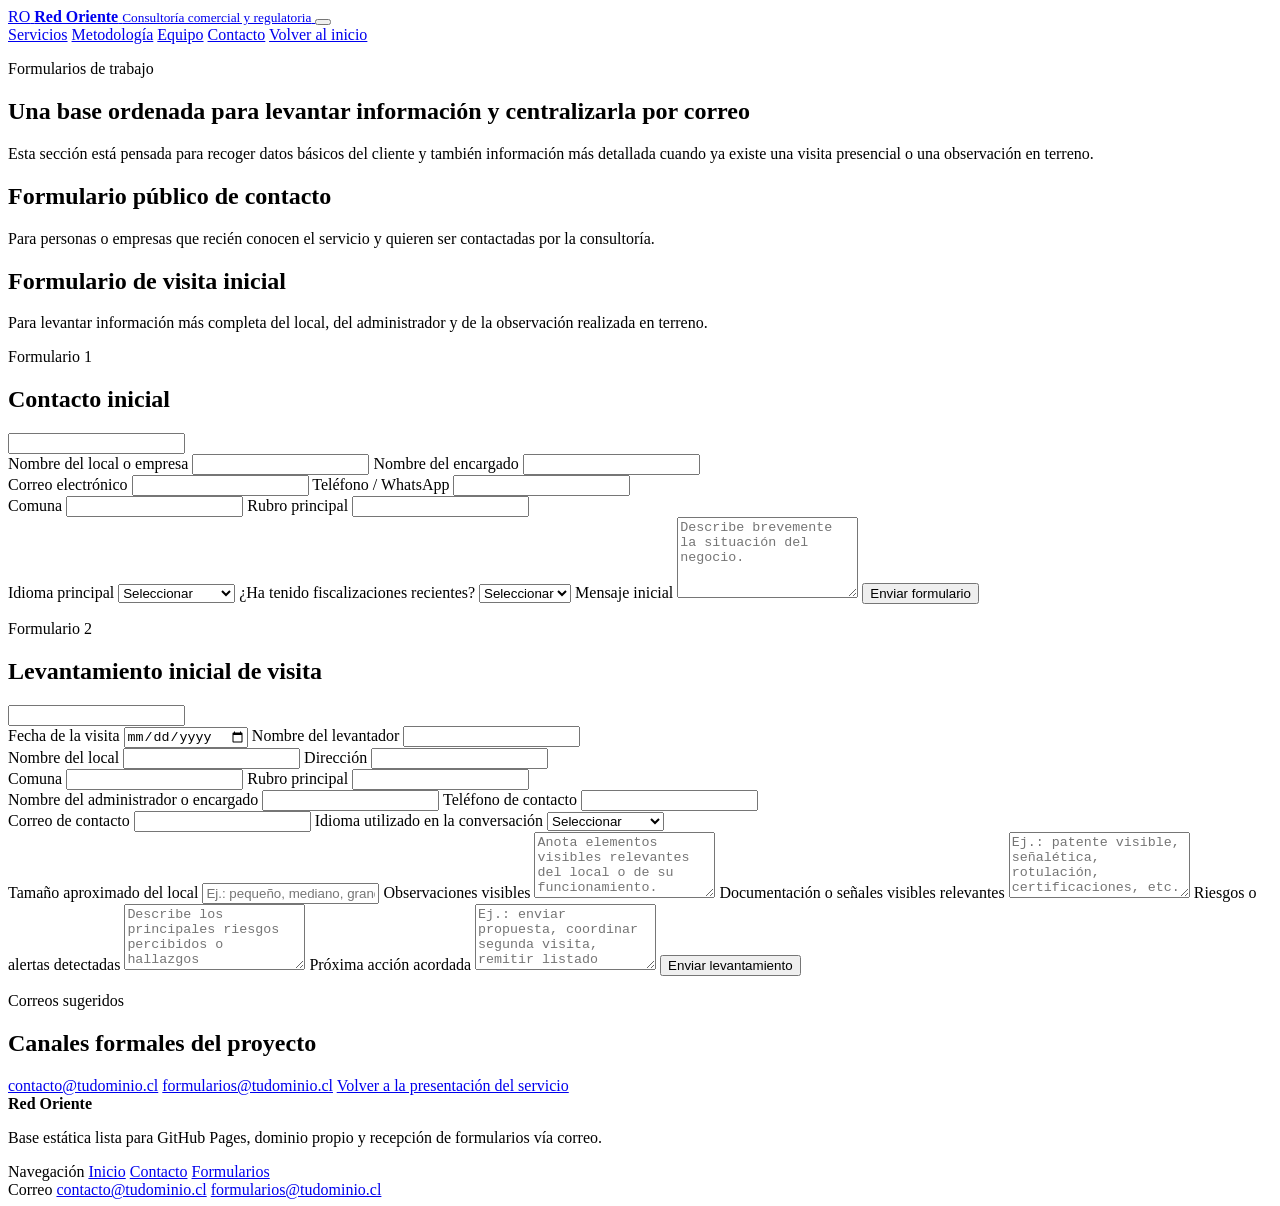
==== formularios.html @ 6e93a971 "Add files via upload" ====
<!DOCTYPE html>
<html lang="es">
  <head>
    <meta charset="UTF-8" />
    <meta name="viewport" content="width=device-width, initial-scale=1.0" />
    <title>Red Oriente | Formularios</title>
    <meta
      name="description"
      content="Formulario de contacto y levantamiento inicial para visitas presenciales de Red Oriente."
    />
    <link rel="preconnect" href="https://fonts.googleapis.com" />
    <link rel="preconnect" href="https://fonts.gstatic.com" crossorigin />
    <link
      href="https://fonts.googleapis.com/css2?family=Inter:wght@400;500;600;700;800&display=swap"
      rel="stylesheet"
    />
    <link rel="stylesheet" href="assets/css/styles.css" />
  </head>
  <body>
    <div class="site-shell">
      <header class="site-header">
        <div class="container nav-wrapper">
          <a href="index.html" class="brand" aria-label="Volver al inicio de Red Oriente">
            <span class="brand-mark">RO</span>
            <span class="brand-text">
              <strong>Red Oriente</strong>
              <small>Consultoría comercial y regulatoria</small>
            </span>
          </a>

          <button class="menu-toggle" type="button" aria-expanded="false" aria-controls="primary-nav">
            <span></span>
            <span></span>
            <span></span>
          </button>

          <nav id="primary-nav" class="primary-nav" aria-label="Menú principal">
            <a href="index.html#servicios">Servicios</a>
            <a href="index.html#metodologia">Metodología</a>
            <a href="index.html#equipo">Equipo</a>
            <a href="#contacto-rapido">Contacto</a>
            <a href="index.html" class="nav-button">Volver al inicio</a>
          </nav>
        </div>
      </header>

      <main>
        <section class="hero-section hero-section-small">
          <div class="container hero-grid hero-grid-single">
            <div class="hero-copy narrow-copy">
              <p class="eyebrow">Formularios de trabajo</p>
              <h1>Una base ordenada para levantar información y centralizarla por correo</h1>
              <p class="hero-text">
                Esta sección está pensada para recoger datos básicos del cliente y también información más detallada cuando
                ya existe una visita presencial o una observación en terreno.
              </p>
            </div>
          </div>
        </section>

        <section class="section">
          <div class="container forms-intro-grid">
            <article class="feature-card feature-card-highlight">
              <h2>Formulario público de contacto</h2>
              <p>
                Para personas o empresas que recién conocen el servicio y quieren ser contactadas por la consultoría.
              </p>
            </article>

            <article class="feature-card">
              <h2>Formulario de visita inicial</h2>
              <p>
                Para levantar información más completa del local, del administrador y de la observación realizada en
                terreno.
              </p>
            </article>
          </div>
        </section>

        <section class="section section-muted">
          <div class="container forms-grid">
            <article class="form-card large-form-card">
              <div class="card-heading">
                <p class="eyebrow">Formulario 1</p>
                <h2>Contacto inicial</h2>
              </div>

              <form
                id="publicLeadForm"
                class="site-form"
                data-form-name="Formulario de Contacto Público"
                data-success-message="Gracias. El formulario de contacto fue enviado correctamente."
                data-error-message="No fue posible enviar el formulario. Revisa el endpoint configurado."
                action="https://formspree.io/f/TU_ENDPOINT_CONTACTO"
                method="POST"
              >
                <input type="hidden" name="_subject" value="Nuevo formulario público desde Red Oriente" />
                <input type="text" name="_gotcha" class="hidden-field" tabindex="-1" autocomplete="off" />

                <div class="form-row">
                  <label>
                    Nombre del local o empresa
                    <input type="text" name="nombre_local" required />
                  </label>
                  <label>
                    Nombre del encargado
                    <input type="text" name="nombre_encargado" required />
                  </label>
                </div>

                <div class="form-row">
                  <label>
                    Correo electrónico
                    <input type="email" name="email" required />
                  </label>
                  <label>
                    Teléfono / WhatsApp
                    <input type="tel" name="telefono" required />
                  </label>
                </div>

                <div class="form-row">
                  <label>
                    Comuna
                    <input type="text" name="comuna" />
                  </label>
                  <label>
                    Rubro principal
                    <input type="text" name="rubro" />
                  </label>
                </div>

                <label>
                  Idioma principal
                  <select name="idioma_principal">
                    <option value="">Seleccionar</option>
                    <option>Español</option>
                    <option>Chino mandarín</option>
                    <option>Ambos</option>
                    <option>Otro</option>
                  </select>
                </label>

                <label>
                  ¿Ha tenido fiscalizaciones recientes?
                  <select name="fiscalizacion_reciente">
                    <option value="">Seleccionar</option>
                    <option>Sí</option>
                    <option>No</option>
                    <option>No sabe</option>
                  </select>
                </label>

                <label>
                  Mensaje inicial
                  <textarea name="mensaje" rows="5" placeholder="Describe brevemente la situación del negocio."></textarea>
                </label>

                <button type="submit" class="button button-primary button-block">Enviar formulario</button>
                <p class="form-feedback" aria-live="polite"></p>
              </form>
            </article>

            <article class="form-card large-form-card">
              <div class="card-heading">
                <p class="eyebrow">Formulario 2</p>
                <h2>Levantamiento inicial de visita</h2>
              </div>

              <form
                id="visitForm"
                class="site-form"
                data-form-name="Formulario de Visita Inicial"
                data-success-message="El formulario de visita fue enviado correctamente."
                data-error-message="No fue posible enviar el formulario de visita. Revisa la configuración."
                action="https://formspree.io/f/TU_ENDPOINT_VISITA"
                method="POST"
              >
                <input type="hidden" name="_subject" value="Nuevo levantamiento inicial de visita - Red Oriente" />
                <input type="text" name="_gotcha" class="hidden-field" tabindex="-1" autocomplete="off" />

                <div class="form-row">
                  <label>
                    Fecha de la visita
                    <input type="date" name="fecha_visita" />
                  </label>
                  <label>
                    Nombre del levantador
                    <input type="text" name="responsable_visita" />
                  </label>
                </div>

                <div class="form-row">
                  <label>
                    Nombre del local
                    <input type="text" name="nombre_local" required />
                  </label>
                  <label>
                    Dirección
                    <input type="text" name="direccion" />
                  </label>
                </div>

                <div class="form-row">
                  <label>
                    Comuna
                    <input type="text" name="comuna" />
                  </label>
                  <label>
                    Rubro principal
                    <input type="text" name="rubro" />
                  </label>
                </div>

                <div class="form-row">
                  <label>
                    Nombre del administrador o encargado
                    <input type="text" name="nombre_administrador" />
                  </label>
                  <label>
                    Teléfono de contacto
                    <input type="tel" name="telefono" />
                  </label>
                </div>

                <div class="form-row">
                  <label>
                    Correo de contacto
                    <input type="email" name="email" />
                  </label>
                  <label>
                    Idioma utilizado en la conversación
                    <select name="idioma_utilizado">
                      <option value="">Seleccionar</option>
                      <option>Español</option>
                      <option>Chino mandarín</option>
                      <option>Ambos</option>
                      <option>Otro</option>
                    </select>
                  </label>
                </div>

                <label>
                  Tamaño aproximado del local
                  <input type="text" name="tamano_local" placeholder="Ej.: pequeño, mediano, grande" />
                </label>

                <label>
                  Observaciones visibles
                  <textarea
                    name="observaciones_visibles"
                    rows="4"
                    placeholder="Anota elementos visibles relevantes del local o de su funcionamiento."
                  ></textarea>
                </label>

                <label>
                  Documentación o señales visibles relevantes
                  <textarea
                    name="documentacion_visible"
                    rows="4"
                    placeholder="Ej.: patente visible, señalética, rotulación, certificaciones, etc."
                  ></textarea>
                </label>

                <label>
                  Riesgos o alertas detectadas
                  <textarea
                    name="riesgos_detectados"
                    rows="4"
                    placeholder="Describe los principales riesgos percibidos o hallazgos prioritarios."
                  ></textarea>
                </label>

                <label>
                  Próxima acción acordada
                  <textarea
                    name="proxima_accion"
                    rows="4"
                    placeholder="Ej.: enviar propuesta, coordinar segunda visita, remitir listado documental, etc."
                  ></textarea>
                </label>

                <button type="submit" class="button button-primary button-block">Enviar levantamiento</button>
                <p class="form-feedback" aria-live="polite"></p>
              </form>
            </article>
          </div>
        </section>

        <section id="contacto-rapido" class="section">
          <div class="container contact-strip">
            <div>
              <p class="eyebrow">Correos sugeridos</p>
              <h2>Canales formales del proyecto</h2>
            </div>

            <div class="contact-strip-links">
              <a href="mailto:contacto@tudominio.cl">contacto@tudominio.cl</a>
              <a href="mailto:formularios@tudominio.cl">formularios@tudominio.cl</a>
              <a href="index.html">Volver a la presentación del servicio</a>
            </div>
          </div>
        </section>
      </main>

      <footer class="site-footer">
        <div class="container footer-grid">
          <div>
            <strong>Red Oriente</strong>
            <p>Base estática lista para GitHub Pages, dominio propio y recepción de formularios vía correo.</p>
          </div>

          <div>
            <span>Navegación</span>
            <a href="index.html">Inicio</a>
            <a href="index.html#contacto">Contacto</a>
            <a href="formularios.html">Formularios</a>
          </div>

          <div>
            <span>Correo</span>
            <a href="mailto:contacto@tudominio.cl">contacto@tudominio.cl</a>
            <a href="mailto:formularios@tudominio.cl">formularios@tudominio.cl</a>
          </div>
        </div>
      </footer>
    </div>

    <script src="assets/js/main.js"></script>
  </body>
</html>
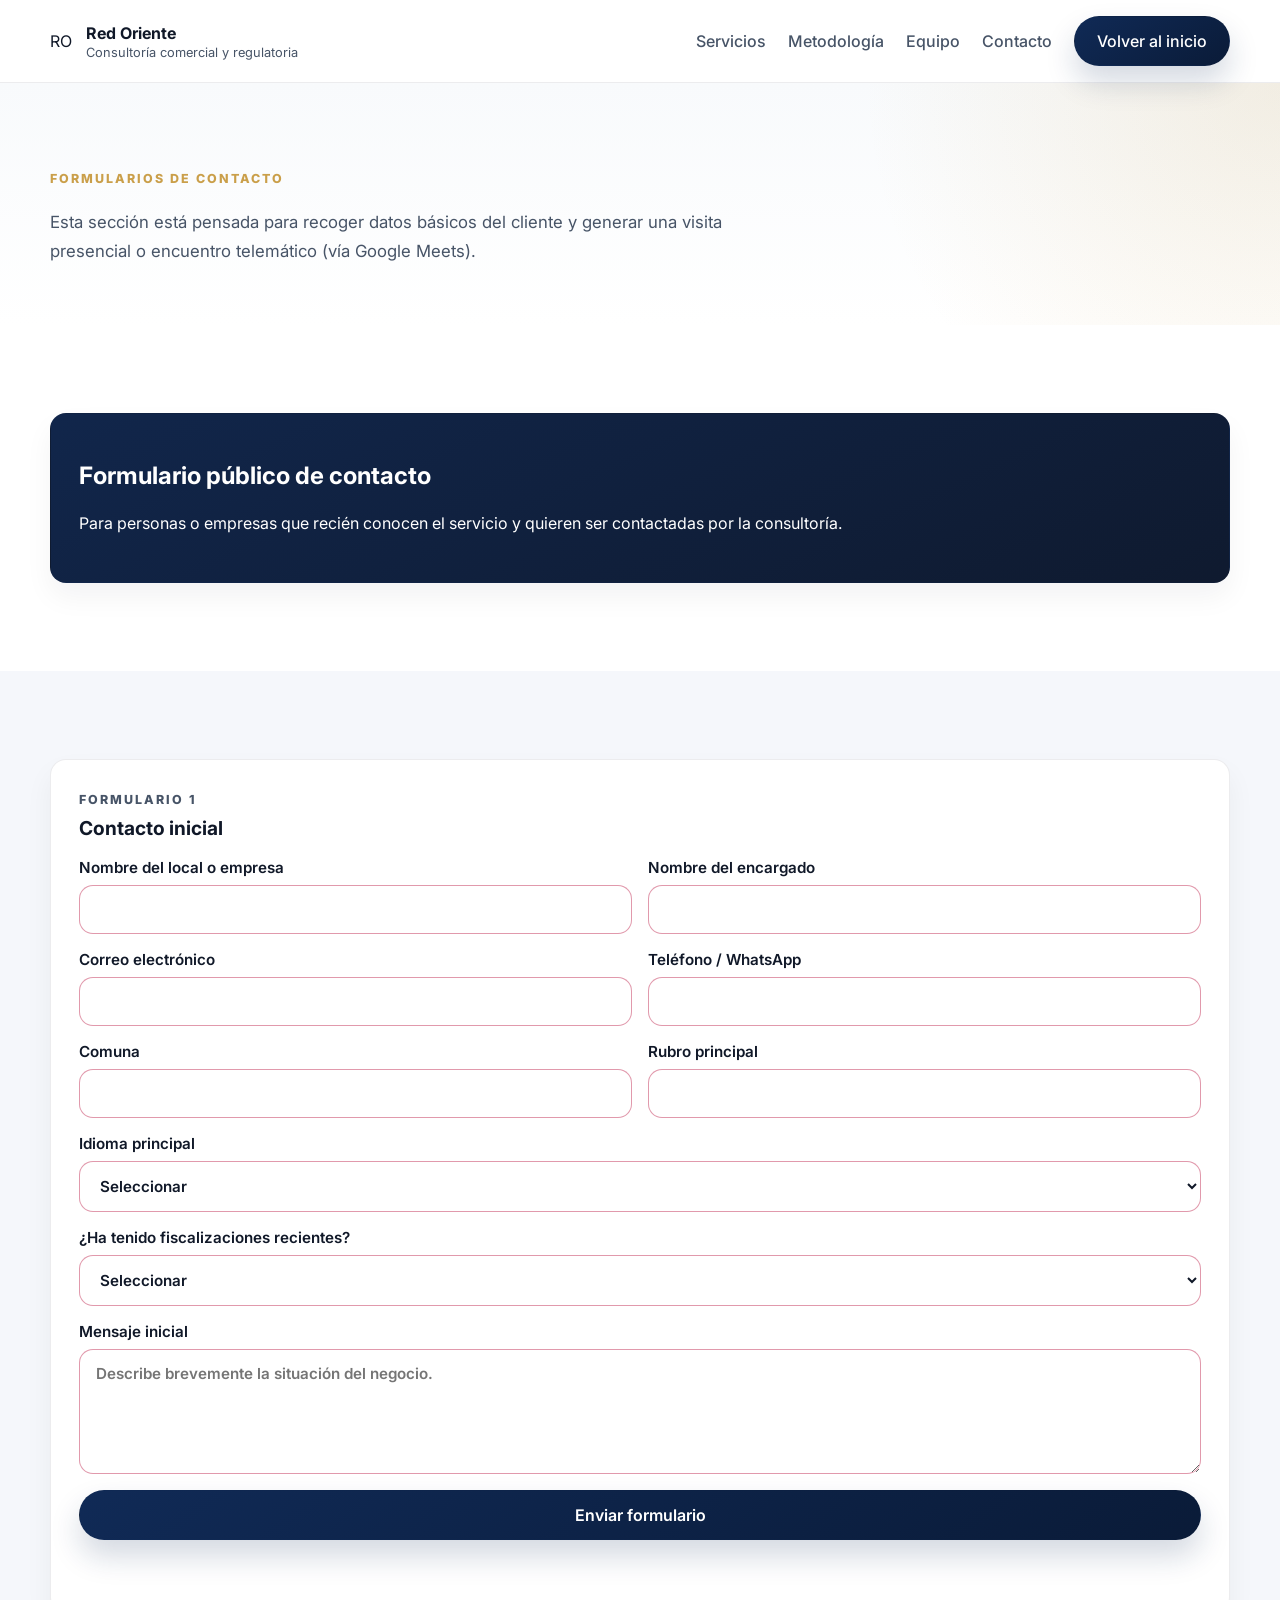
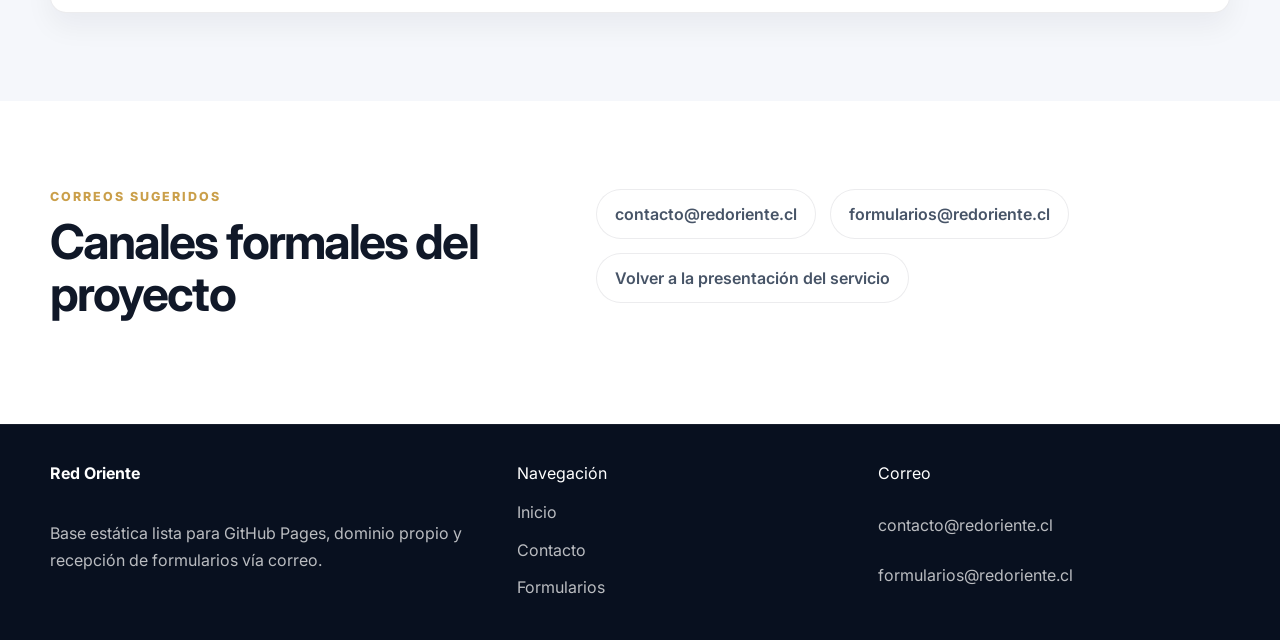
==== commit b0298ae9: "t" ====
--- a/formularios.html
+++ b/formularios.html
@@ -6,7 +6,7 @@
     <title>Red Oriente | Formularios</title>
     <meta
       name="description"
-      content="Formulario de contacto y levantamiento inicial para visitas presenciales de Red Oriente."
+      content="Formulario de contacto"
     />
     <link rel="preconnect" href="https://fonts.googleapis.com" />
     <link rel="preconnect" href="https://fonts.gstatic.com" crossorigin />
@@ -48,11 +48,9 @@
         <section class="hero-section hero-section-small">
           <div class="container hero-grid hero-grid-single">
             <div class="hero-copy narrow-copy">
-              <p class="eyebrow">Formularios de trabajo</p>
-              <h1>Una base ordenada para levantar información y centralizarla por correo</h1>
+              <p class="eyebrow">Formularios de Contacto</p>
               <p class="hero-text">
-                Esta sección está pensada para recoger datos básicos del cliente y también información más detallada cuando
-                ya existe una visita presencial o una observación en terreno.
+                Esta sección está pensada para recoger datos básicos del cliente y generar una visita presencial o encuentro telemático (vía Google Meets).
               </p>
             </div>
           </div>
@@ -67,14 +65,7 @@
               </p>
             </article>
 
-            <article class="feature-card">
-              <h2>Formulario de visita inicial</h2>
-              <p>
-                Para levantar información más completa del local, del administrador y de la observación realizada en
-                terreno.
-              </p>
-            </article>
-          </div>
+           </div>
         </section>
 
         <section class="section section-muted">
@@ -161,130 +152,6 @@
               </form>
             </article>
 
-            <article class="form-card large-form-card">
-              <div class="card-heading">
-                <p class="eyebrow">Formulario 2</p>
-                <h2>Levantamiento inicial de visita</h2>
-              </div>
-
-              <form
-                id="visitForm"
-                class="site-form"
-                data-form-name="Formulario de Visita Inicial"
-                data-success-message="El formulario de visita fue enviado correctamente."
-                data-error-message="No fue posible enviar el formulario de visita. Revisa la configuración."
-                action="https://formspree.io/f/TU_ENDPOINT_VISITA"
-                method="POST"
-              >
-                <input type="hidden" name="_subject" value="Nuevo levantamiento inicial de visita - Red Oriente" />
-                <input type="text" name="_gotcha" class="hidden-field" tabindex="-1" autocomplete="off" />
-
-                <div class="form-row">
-                  <label>
-                    Fecha de la visita
-                    <input type="date" name="fecha_visita" />
-                  </label>
-                  <label>
-                    Nombre del levantador
-                    <input type="text" name="responsable_visita" />
-                  </label>
-                </div>
-
-                <div class="form-row">
-                  <label>
-                    Nombre del local
-                    <input type="text" name="nombre_local" required />
-                  </label>
-                  <label>
-                    Dirección
-                    <input type="text" name="direccion" />
-                  </label>
-                </div>
-
-                <div class="form-row">
-                  <label>
-                    Comuna
-                    <input type="text" name="comuna" />
-                  </label>
-                  <label>
-                    Rubro principal
-                    <input type="text" name="rubro" />
-                  </label>
-                </div>
-
-                <div class="form-row">
-                  <label>
-                    Nombre del administrador o encargado
-                    <input type="text" name="nombre_administrador" />
-                  </label>
-                  <label>
-                    Teléfono de contacto
-                    <input type="tel" name="telefono" />
-                  </label>
-                </div>
-
-                <div class="form-row">
-                  <label>
-                    Correo de contacto
-                    <input type="email" name="email" />
-                  </label>
-                  <label>
-                    Idioma utilizado en la conversación
-                    <select name="idioma_utilizado">
-                      <option value="">Seleccionar</option>
-                      <option>Español</option>
-                      <option>Chino mandarín</option>
-                      <option>Ambos</option>
-                      <option>Otro</option>
-                    </select>
-                  </label>
-                </div>
-
-                <label>
-                  Tamaño aproximado del local
-                  <input type="text" name="tamano_local" placeholder="Ej.: pequeño, mediano, grande" />
-                </label>
-
-                <label>
-                  Observaciones visibles
-                  <textarea
-                    name="observaciones_visibles"
-                    rows="4"
-                    placeholder="Anota elementos visibles relevantes del local o de su funcionamiento."
-                  ></textarea>
-                </label>
-
-                <label>
-                  Documentación o señales visibles relevantes
-                  <textarea
-                    name="documentacion_visible"
-                    rows="4"
-                    placeholder="Ej.: patente visible, señalética, rotulación, certificaciones, etc."
-                  ></textarea>
-                </label>
-
-                <label>
-                  Riesgos o alertas detectadas
-                  <textarea
-                    name="riesgos_detectados"
-                    rows="4"
-                    placeholder="Describe los principales riesgos percibidos o hallazgos prioritarios."
-                  ></textarea>
-                </label>
-
-                <label>
-                  Próxima acción acordada
-                  <textarea
-                    name="proxima_accion"
-                    rows="4"
-                    placeholder="Ej.: enviar propuesta, coordinar segunda visita, remitir listado documental, etc."
-                  ></textarea>
-                </label>
-
-                <button type="submit" class="button button-primary button-block">Enviar levantamiento</button>
-                <p class="form-feedback" aria-live="polite"></p>
-              </form>
-            </article>
           </div>
         </section>
 
@@ -296,8 +163,8 @@
             </div>
 
             <div class="contact-strip-links">
-              <a href="mailto:contacto@tudominio.cl">contacto@tudominio.cl</a>
-              <a href="mailto:formularios@tudominio.cl">formularios@tudominio.cl</a>
+              <a href="mailto:contacto@redoriente.cl">contacto@redoriente.cl</a>
+              <a href="mailto:formularios@redoriente.cl">formularios@redoriente.cl</a>
               <a href="index.html">Volver a la presentación del servicio</a>
             </div>
           </div>
@@ -320,8 +187,8 @@
 
           <div>
             <span>Correo</span>
-            <a href="mailto:contacto@tudominio.cl">contacto@tudominio.cl</a>
-            <a href="mailto:formularios@tudominio.cl">formularios@tudominio.cl</a>
+            <a href="mailto:contacto@redoriente.cl">contacto@redoriente.cl</a>
+            <a href="mailto:formularios@redoriente.cl">formularios@redoriente.cl</a>
           </div>
         </div>
       </footer>
--- a/assets/css/styles.css
+++ b/assets/css/styles.css
@@ -0,0 +1,731 @@
+:root {
+  --bg: #ba15416f;
+  --bg-soft: #10172b;
+  --surface: #ffffff;
+  --surface-soft: #f5f7fb;
+  --surface-muted: #eef2f7;
+  --text: #101828;
+  --text-soft: #475467;
+  --text-light: #cdd5df;
+  --line: rgba(16, 24, 40, 0.08);
+  --line-dark: rgba(255, 255, 255, 0.08);
+  --primary: #102a56;
+  --primary-strong: #0a1b38;
+  --accent: #ca9f4a;
+  --success: #067647;
+  --danger: #b42318;
+  --shadow: 0 24px 48px rgba(15, 23, 42, 0.12);
+  --radius: 22px;
+  --radius-sm: 16px;
+  --container: min(1180px, calc(100vw - 40px));
+}
+
+* {
+  box-sizing: border-box;
+}
+
+html {
+  scroll-behavior: smooth;
+}
+
+body {
+  margin: 0;
+  font-family: "Inter", system-ui, -apple-system, BlinkMacSystemFont, "Segoe UI", sans-serif;
+  color: var(--text);
+  background: linear-gradient(180deg, #09101d 0%, #0d1425 100%);
+}
+
+a {
+  color: inherit;
+  text-decoration: none;
+}
+
+img {
+  max-width: 100%;
+  display: block;
+}
+
+button,
+input,
+textarea,
+select {
+  font: inherit;
+}
+
+.site-shell {
+  min-height: 100vh;
+  background: var(--surface);
+}
+
+.container {
+  width: var(--container);
+  margin: 0 auto;
+}
+
+.site-header {
+  position: sticky;
+  top: 0;
+  z-index: 50;
+  backdrop-filter: blur(18px);
+  background: rgba(255, 255, 255, 0.88);
+  border-bottom: 1px solid var(--line);
+}
+
+.nav-wrapper {
+  min-height: 82px;
+  display: flex;
+  align-items: center;
+  justify-content: space-between;
+  gap: 24px;
+}
+
+.brand {
+  display: inline-flex;
+  align-items: center;
+  gap: 14px;
+}
+
+
+
+.brand-text {
+  display: grid;
+  gap: 2px;
+}
+
+.brand-text strong {
+  font-size: 1rem;
+}
+
+.brand-text small {
+  color: var(--text-soft);
+  font-size: 0.8rem;
+}
+
+.primary-nav {
+  display: flex;
+  align-items: center;
+  gap: 22px;
+}
+
+.primary-nav a {
+  color: var(--text-soft);
+  font-weight: 500;
+}
+
+.primary-nav a:hover {
+  color: var(--text);
+}
+
+.nav-button,
+.button {
+  display: inline-flex;
+  align-items: center;
+  justify-content: center;
+  gap: 10px;
+  border-radius: 999px;
+  border: 1px solid transparent;
+  padding: 14px 22px;
+  font-weight: 600;
+  transition: transform 0.2s ease, box-shadow 0.2s ease, border-color 0.2s ease, background 0.2s ease;
+  cursor: pointer;
+}
+
+.nav-button:hover,
+.button:hover {
+  transform: translateY(-1px);
+}
+
+.nav-button,
+.button-primary {
+  background: linear-gradient(145deg, var(--primary), var(--primary-strong));
+  color: #fff !important;
+  box-shadow: 0 16px 30px rgba(16, 42, 86, 0.18);
+}
+
+.button-secondary {
+  background: #fff;
+  color: var(--text);
+  border-color: rgba(16, 24, 40, 0.12);
+}
+
+.button-small {
+  padding: 12px 18px;
+}
+
+.button-block {
+  width: 100%;
+}
+
+.menu-toggle {
+  display: none;
+  width: 48px;
+  height: 48px;
+  border-radius: 14px;
+  border: 1px solid var(--line);
+  background: #fff;
+  padding: 0;
+}
+
+.menu-toggle span {
+  display: block;
+  width: 22px;
+  height: 2px;
+  background: var(--text);
+  margin: 5px auto;
+  transition: transform 0.2s ease, opacity 0.2s ease;
+}
+
+.hero-section {
+  padding: 92px 0 72px;
+  background:
+    radial-gradient(circle at top right, rgba(202, 159, 74, 0.14), transparent 32%),
+    linear-gradient(180deg, #f8fafc 0%, #ffffff 100%);
+}
+
+.hero-section-small {
+  padding-top: 88px;
+  padding-bottom: 42px;
+}
+
+.hero-grid {
+  display: grid;
+  grid-template-columns: minmax(0, 1.1fr) minmax(320px, 0.9fr);
+  gap: 36px;
+  align-items: stretch;
+}
+
+.hero-grid-single {
+  grid-template-columns: 1fr;
+}
+
+.hero-copy h1 {
+  margin: 0;
+  font-size: clamp(2.45rem, 4vw, 4.6rem);
+  line-height: 1.02;
+  letter-spacing: -0.045em;
+  max-width: 13ch;
+}
+
+.hero-copy h1 span {
+  color: var(--primary);
+}
+
+.narrow-copy h1 {
+  max-width: 16ch;
+  font-size: clamp(2.2rem, 4vw, 3.8rem);
+}
+
+.hero-text,
+.section-heading p,
+.timeline-item p,
+.info-card p,
+.profile-card p,
+.feature-card p,
+.contact-details p,
+.contact-details a,
+.site-footer p,
+.site-footer a,
+.form-card p,
+.hero-card p,
+.hero-points li {
+  color: var(--text-soft);
+  line-height: 1.72;
+}
+
+.hero-text {
+  max-width: 62ch;
+  margin-top: 22px;
+  font-size: 1.05rem;
+}
+
+.eyebrow {
+  margin: 0 0 12px;
+  color: var(--accent);
+  text-transform: uppercase;
+  font-size: 0.78rem;
+  font-weight: 800;
+  letter-spacing: 0.16em;
+}
+
+.hero-actions {
+  display: flex;
+  flex-wrap: wrap;
+  gap: 14px;
+  margin-top: 28px;
+}
+
+.hero-points {
+  padding-left: 18px;
+  margin-top: 30px;
+  display: grid;
+  gap: 12px;
+}
+
+.hero-card {
+  height: 100%;
+}
+
+.hero-card-inner {
+  height: 100%;
+  border-radius: var(--radius);
+  background: linear-gradient(160deg, #0f1a2f 0%, #12284d 100%);
+  padding: 32px;
+  color: #fff;
+  box-shadow: var(--shadow);
+  border: 1px solid rgba(255, 255, 255, 0.08);
+}
+
+.card-label {
+  margin: 0 0 10px;
+  color: rgba(255, 255, 255, 0.7);
+  text-transform: uppercase;
+  letter-spacing: 0.14em;
+  font-size: 0.74rem;
+  font-weight: 700;
+}
+
+.hero-card h2 {
+  margin: 0 0 14px;
+  font-size: 1.9rem;
+  line-height: 1.12;
+}
+
+.hero-card p {
+  color: rgba(255, 255, 255, 0.76);
+}
+
+.hero-metrics {
+  margin: 28px 0 0;
+  display: grid;
+  grid-template-columns: repeat(2, 1fr);
+  gap: 14px;
+}
+
+.hero-metrics div {
+  border-radius: 18px;
+  background: rgba(255, 255, 255, 0.06);
+  padding: 18px;
+  border: 1px solid rgba(255, 255, 255, 0.08);
+}
+
+.hero-metrics dt {
+  margin-bottom: 6px;
+  font-size: 1.55rem;
+  font-weight: 800;
+}
+
+.hero-metrics dd {
+  margin: 0;
+  color: rgba(255, 255, 255, 0.72);
+}
+
+.logo-band {
+  padding: 18px 0 0;
+}
+
+.logo-band-grid {
+  display: grid;
+  grid-template-columns: repeat(3, 1fr);
+  gap: 18px;
+}
+
+.logo-band-grid article,
+.info-card,
+.profile-card,
+.feature-card,
+.form-card,
+.timeline-item {
+  border: 1px solid var(--line);
+  background: #fff;
+  border-radius: var(--radius-sm);
+  box-shadow: 0 14px 28px rgba(15, 23, 42, 0.05);
+}
+
+.logo-band-grid article {
+  padding: 22px;
+}
+
+.logo-band-grid h3 {
+  margin: 0 0 8px;
+  font-size: 1rem;
+}
+
+.logo-band-grid p {
+  margin: 0;
+  color: var(--text-soft);
+}
+
+.section {
+  padding: 88px 0;
+}
+
+.section-dark {
+  background: linear-gradient(180deg, #0d1425 0%, #10192f 100%);
+}
+
+.section-muted {
+  background: var(--surface-soft);
+}
+
+.section-heading {
+  max-width: 760px;
+  margin-bottom: 38px;
+}
+
+.section-heading.narrow {
+  margin-left: auto;
+  margin-right: auto;
+  text-align: center;
+}
+
+.section-heading.light h2,
+.section-heading.light p {
+  color: #fff;
+}
+
+.section-heading.light p:not(.eyebrow) {
+  color: rgba(255, 255, 255, 0.76);
+}
+
+.section-heading h2,
+.contact-layout h2,
+.contact-strip h2 {
+  margin: 0 0 16px;
+  font-size: clamp(2rem, 4vw, 3rem);
+  line-height: 1.08;
+  letter-spacing: -0.04em;
+}
+
+.cards-grid {
+  display: grid;
+  gap: 20px;
+}
+
+.three-columns {
+  grid-template-columns: repeat(3, minmax(0, 1fr));
+}
+
+.two-columns,
+.forms-grid,
+.forms-intro-grid {
+  grid-template-columns: repeat(2, minmax(0, 1fr));
+}
+
+.info-card,
+.profile-card,
+.feature-card,
+.form-card {
+  padding: 28px;
+}
+
+.card-number {
+  display: inline-flex;
+  min-width: 42px;
+  height: 42px;
+  padding: 0 14px;
+  border-radius: 999px;
+  align-items: center;
+  justify-content: center;
+  background: rgba(16, 42, 86, 0.08);
+  color: var(--primary);
+  font-size: 0.86rem;
+  font-weight: 800;
+  margin-bottom: 18px;
+}
+
+.info-card h3,
+.profile-card h3,
+.feature-card h3,
+.timeline-item h3,
+.form-card h2 {
+  margin: 0 0 12px;
+  font-size: 1.2rem;
+  line-height: 1.25;
+}
+
+.feature-card-highlight {
+  background: linear-gradient(155deg, #11264b 0%, #0f1a2f 100%);
+  border-color: transparent;
+}
+
+.feature-card-highlight h2,
+.feature-card-highlight h3,
+.feature-card-highlight p {
+  color: #fff;
+}
+
+.timeline {
+  display: grid;
+  grid-template-columns: repeat(4, minmax(0, 1fr));
+  gap: 20px;
+}
+
+.timeline-item {
+  padding: 28px;
+  background: rgba(255, 255, 255, 0.04);
+  border-color: var(--line-dark);
+  box-shadow: none;
+}
+
+.timeline-item h3 {
+  color: #fff;
+}
+
+.timeline-item p {
+  color: rgba(255, 255, 255, 0.74);
+}
+
+.timeline-step {
+  display: inline-block;
+  margin-bottom: 14px;
+  color: var(--accent);
+  font-size: 0.82rem;
+  font-weight: 800;
+  text-transform: uppercase;
+  letter-spacing: 0.12em;
+}
+
+.split-layout,
+.contact-layout,
+.contact-strip {
+  display: grid;
+  grid-template-columns: minmax(0, 0.9fr) minmax(0, 1.1fr);
+  gap: 28px;
+  align-items: start;
+}
+
+.contact-layout {
+  align-items: stretch;
+}
+
+.contact-details {
+  margin-top: 28px;
+  display: grid;
+  gap: 20px;
+}
+
+.contact-details span,
+.site-footer span,
+.card-heading p.eyebrow {
+  display: inline-block;
+  margin-bottom: 6px;
+}
+
+.form-card {
+  background: #fff;
+}
+
+.large-form-card {
+  height: 100%;
+}
+
+.card-heading {
+  margin-bottom: 18px;
+}
+
+.site-form {
+  display: grid;
+  gap: 16px;
+}
+
+.form-row {
+  display: grid;
+  grid-template-columns: repeat(2, minmax(0, 1fr));
+  gap: 16px;
+}
+
+.site-form label {
+  display: grid;
+  gap: 8px;
+  color: var(--text);
+  font-size: 0.95rem;
+  font-weight: 600;
+}
+
+.site-form input,
+.site-form textarea,
+.site-form select {
+  width: 100%;
+  border: 1px solid #ba15416f;
+  background: #fff;
+  color: var(--text);
+  border-radius: 14px;
+  padding: 14px 16px;
+  outline: none;
+  transition: border-color 0.2s ease, box-shadow 0.2s ease;
+}
+
+.site-form input:focus,
+.site-form textarea:focus,
+.site-form select:focus {
+  border-color: rgba(16, 42, 86, 0.5);
+  box-shadow: 0 0 0 4px rgba(16, 42, 86, 0.08);
+}
+
+.hidden-field {
+  position: absolute;
+  left: -9999px;
+  opacity: 0;
+  pointer-events: none;
+}
+
+.form-feedback {
+  min-height: 24px;
+  margin: 4px 0 0;
+  font-weight: 600;
+}
+
+.form-feedback.is-success {
+  color: var(--success);
+}
+
+.form-feedback.is-error {
+  color: var(--danger);
+}
+
+.contact-strip {
+  grid-template-columns: minmax(0, 0.9fr) minmax(0, 1.1fr);
+}
+
+.contact-strip-links {
+  display: flex;
+  flex-wrap: wrap;
+  gap: 14px;
+  align-items: center;
+  justify-content: flex-start;
+}
+
+.contact-strip-links a {
+  padding: 14px 18px;
+  background: #fff;
+  border-radius: 999px;
+  border: 1px solid var(--line);
+  color: var(--text-soft);
+  font-weight: 600;
+}
+
+.site-footer {
+  padding: 38px 0;
+  background: #08101f;
+  border-top: 1px solid rgba(255, 255, 255, 0.06);
+}
+
+.footer-grid {
+  display: grid;
+  grid-template-columns: 1.3fr 1fr 1fr;
+  gap: 22px;
+}
+
+.site-footer strong,
+.site-footer span {
+  color: #fff;
+}
+
+.site-footer a,
+.site-footer p {
+  color: rgba(255, 255, 255, 0.72);
+}
+
+.site-footer div {
+  display: grid;
+  gap: 10px;
+}
+
+@media (max-width: 1080px) {
+  .hero-grid,
+  .split-layout,
+  .contact-layout,
+  .contact-strip,
+  .three-columns,
+  .two-columns,
+  .forms-grid,
+  .forms-intro-grid,
+  .timeline,
+  .footer-grid,
+  .logo-band-grid {
+    grid-template-columns: 1fr;
+  }
+
+  .hero-copy h1,
+  .narrow-copy h1 {
+    max-width: none;
+  }
+}
+
+@media (max-width: 820px) {
+  .menu-toggle {
+    display: inline-block;
+  }
+
+  .primary-nav {
+    position: absolute;
+    top: calc(100% + 10px);
+    right: 20px;
+    left: 20px;
+    flex-direction: column;
+    align-items: stretch;
+    gap: 12px;
+    background: rgba(255, 255, 255, 0.98);
+    border: 1px solid var(--line);
+    border-radius: 20px;
+    padding: 18px;
+    box-shadow: var(--shadow);
+    opacity: 0;
+    pointer-events: none;
+    transform: translateY(-8px);
+    transition: opacity 0.2s ease, transform 0.2s ease;
+  }
+
+  .primary-nav.is-open {
+    opacity: 1;
+    pointer-events: auto;
+    transform: translateY(0);
+  }
+
+  .nav-wrapper {
+    position: relative;
+  }
+
+  .form-row {
+    grid-template-columns: 1fr;
+  }
+
+  .hero-section,
+  .section {
+    padding: 74px 0;
+  }
+
+  .hero-actions {
+    flex-direction: column;
+    align-items: stretch;
+  }
+
+  .button,
+  .nav-button {
+    width: 100%;
+  }
+}
+
+@media (max-width: 560px) {
+  :root {
+    --container: min(1180px, calc(100vw - 24px));
+  }
+
+  .hero-copy h1,
+  .narrow-copy h1,
+  .section-heading h2,
+  .contact-layout h2,
+  .contact-strip h2 {
+    font-size: 2rem;
+  }
+
+  .info-card,
+  .profile-card,
+  .feature-card,
+  .form-card,
+  .timeline-item,
+  .logo-band-grid article,
+  .hero-card-inner {
+    padding: 22px;
+  }
+}
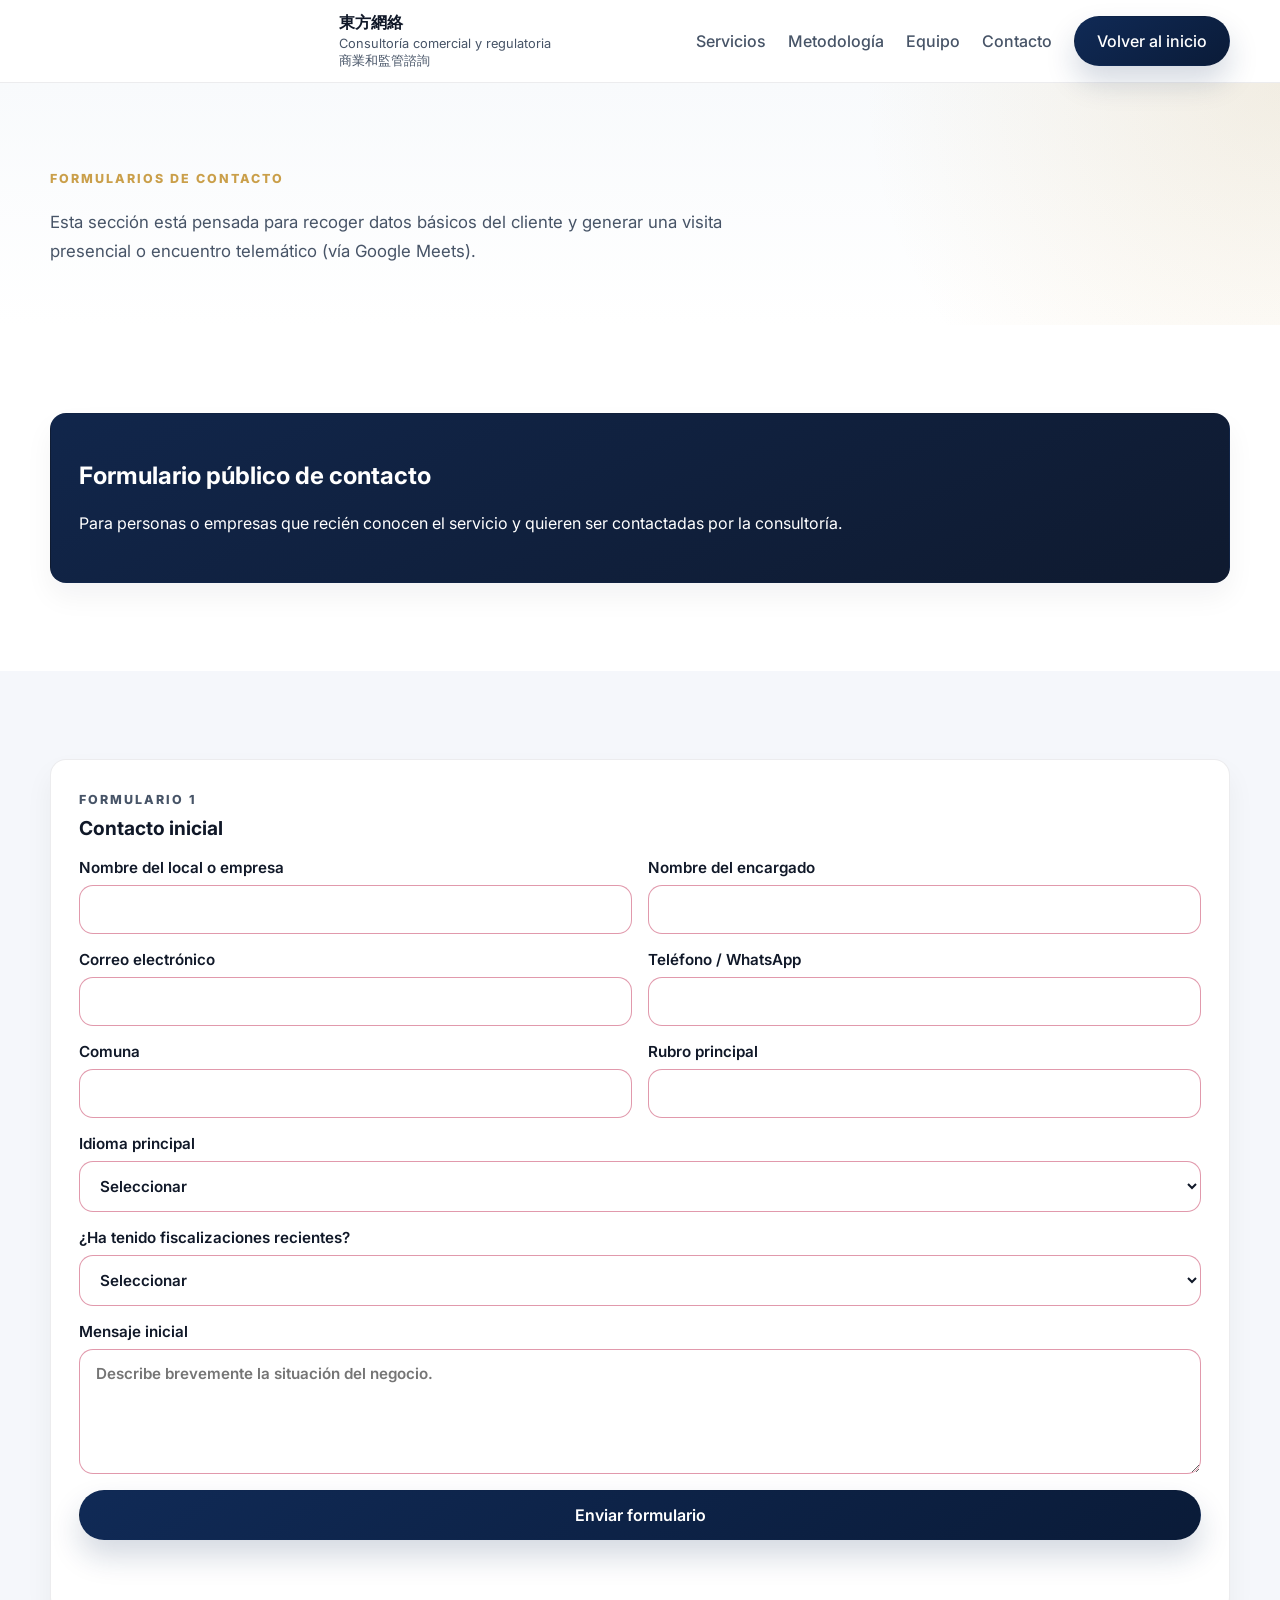
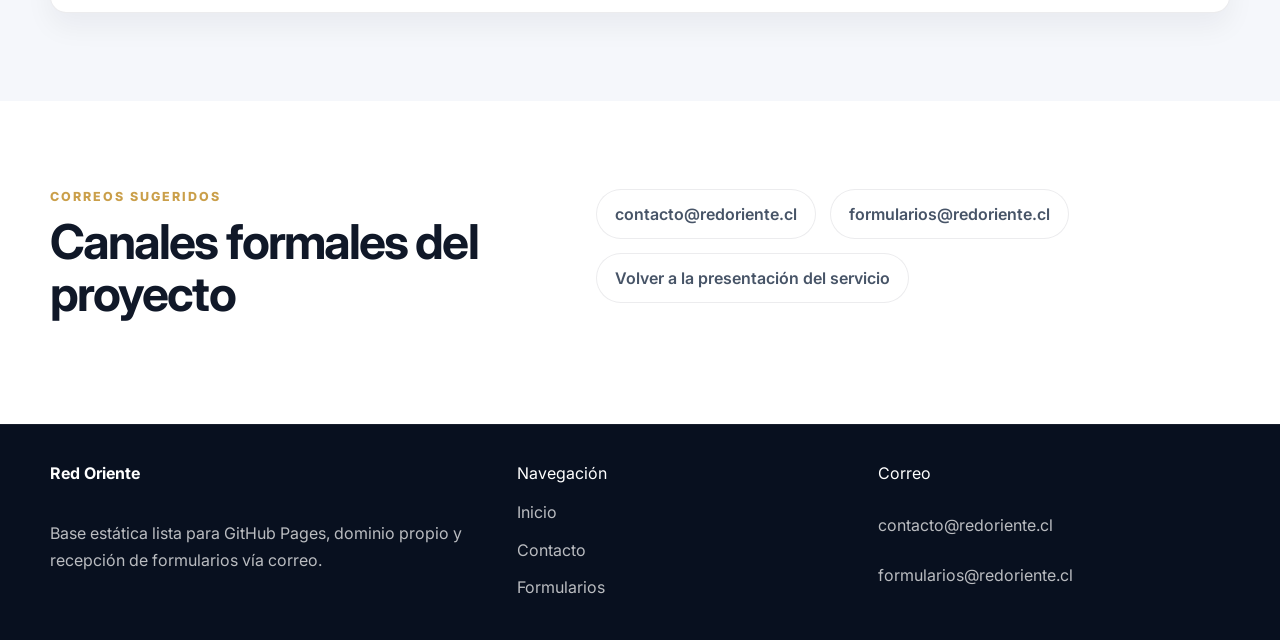
==== commit 43de970a: "y" ====
--- a/formularios.html
+++ b/formularios.html
@@ -21,10 +21,11 @@
       <header class="site-header">
         <div class="container nav-wrapper">
           <a href="index.html" class="brand" aria-label="Volver al inicio de Red Oriente">
-            <span class="brand-mark">RO</span>
+            <span> <a href="./logo.png"></a></span>
             <span class="brand-text">
-              <strong>Red Oriente</strong>
+              <strong>東方網絡</strong>
               <small>Consultoría comercial y regulatoria</small>
+              <small>商業和監管諮詢</small>
             </span>
           </a>
 
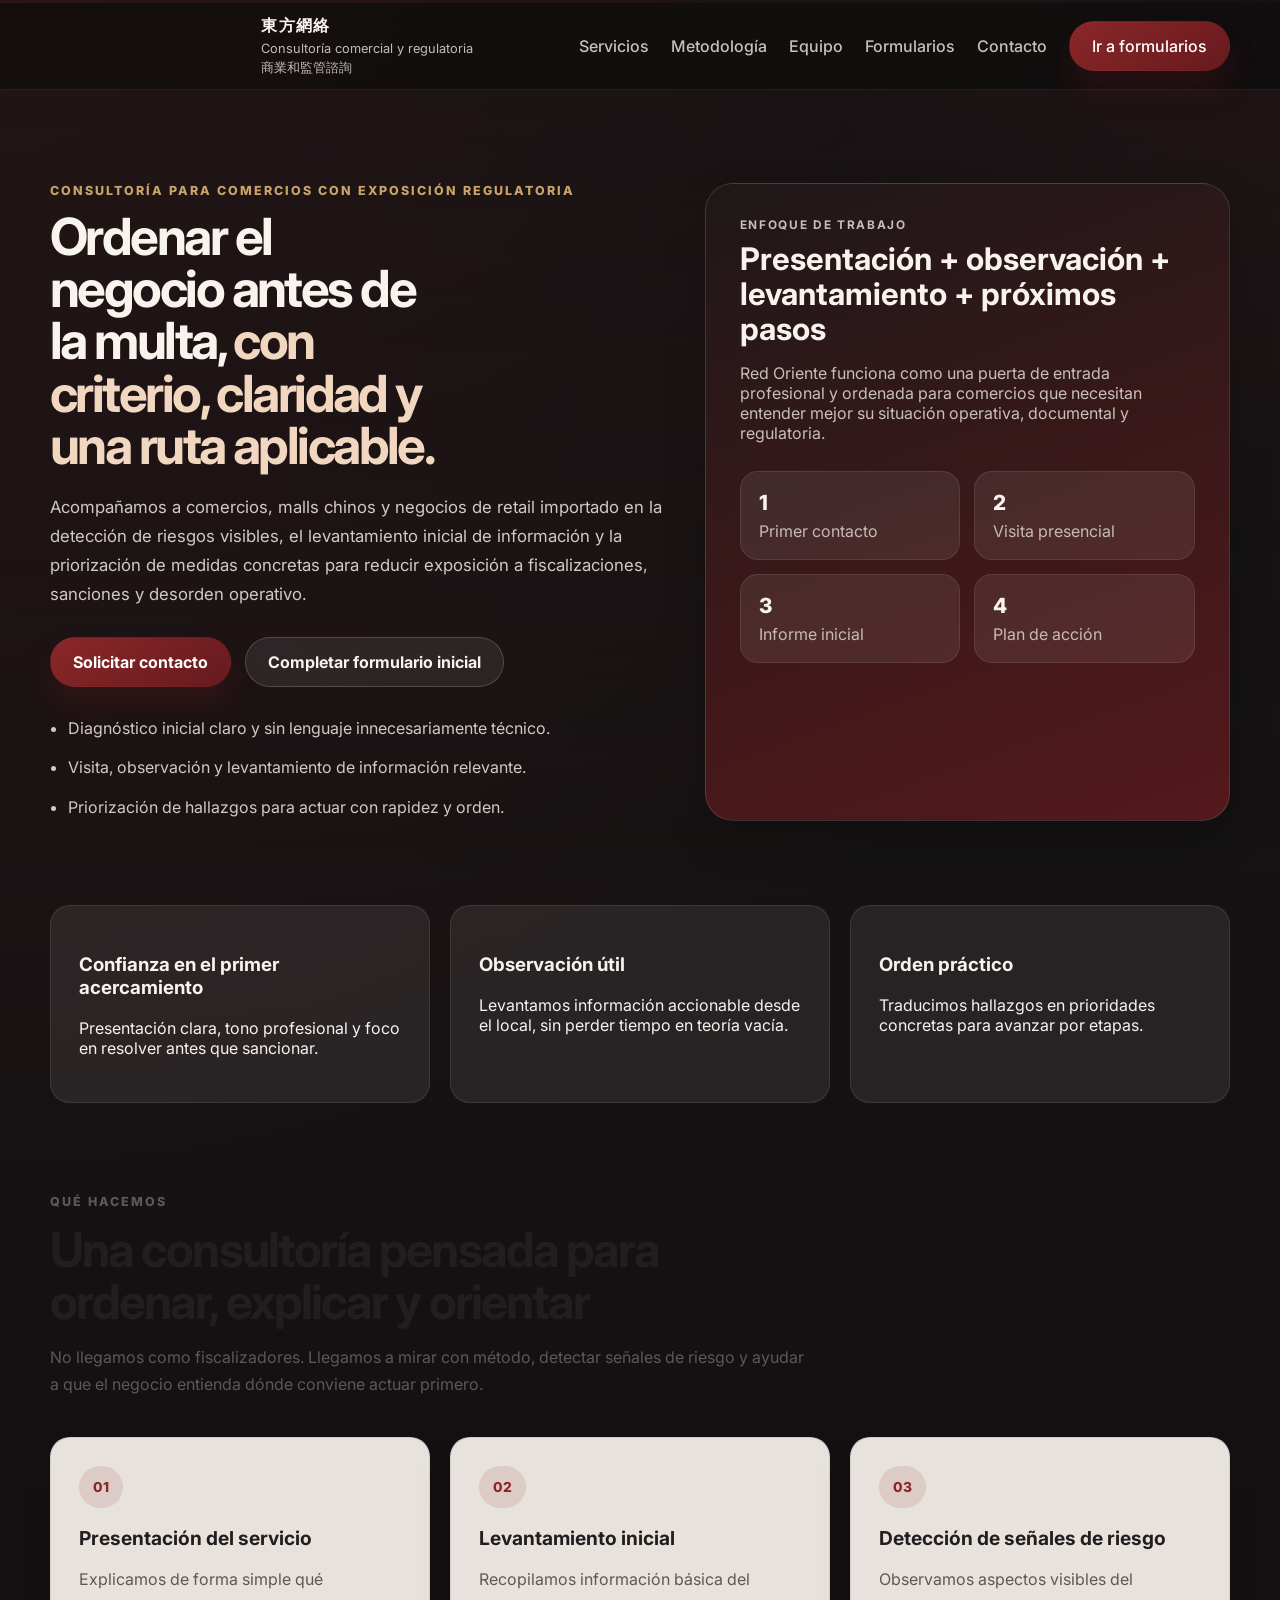
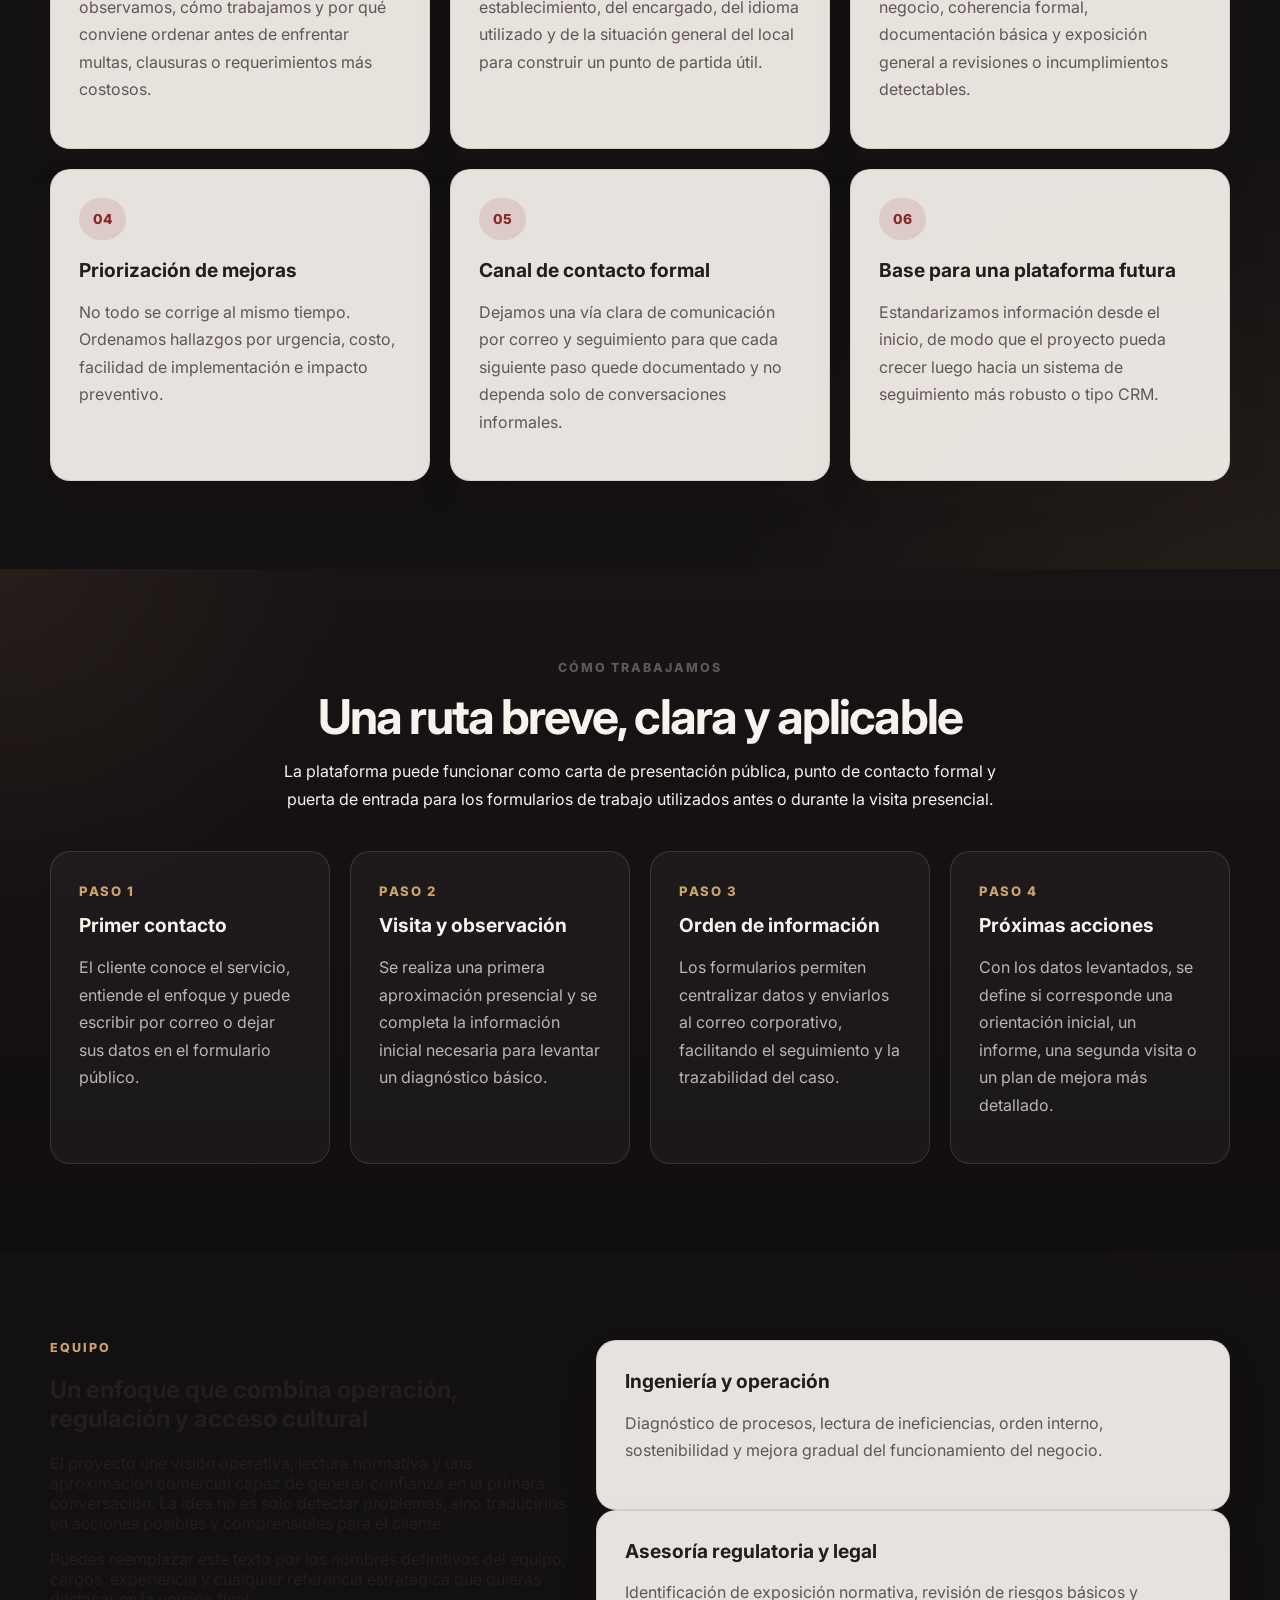
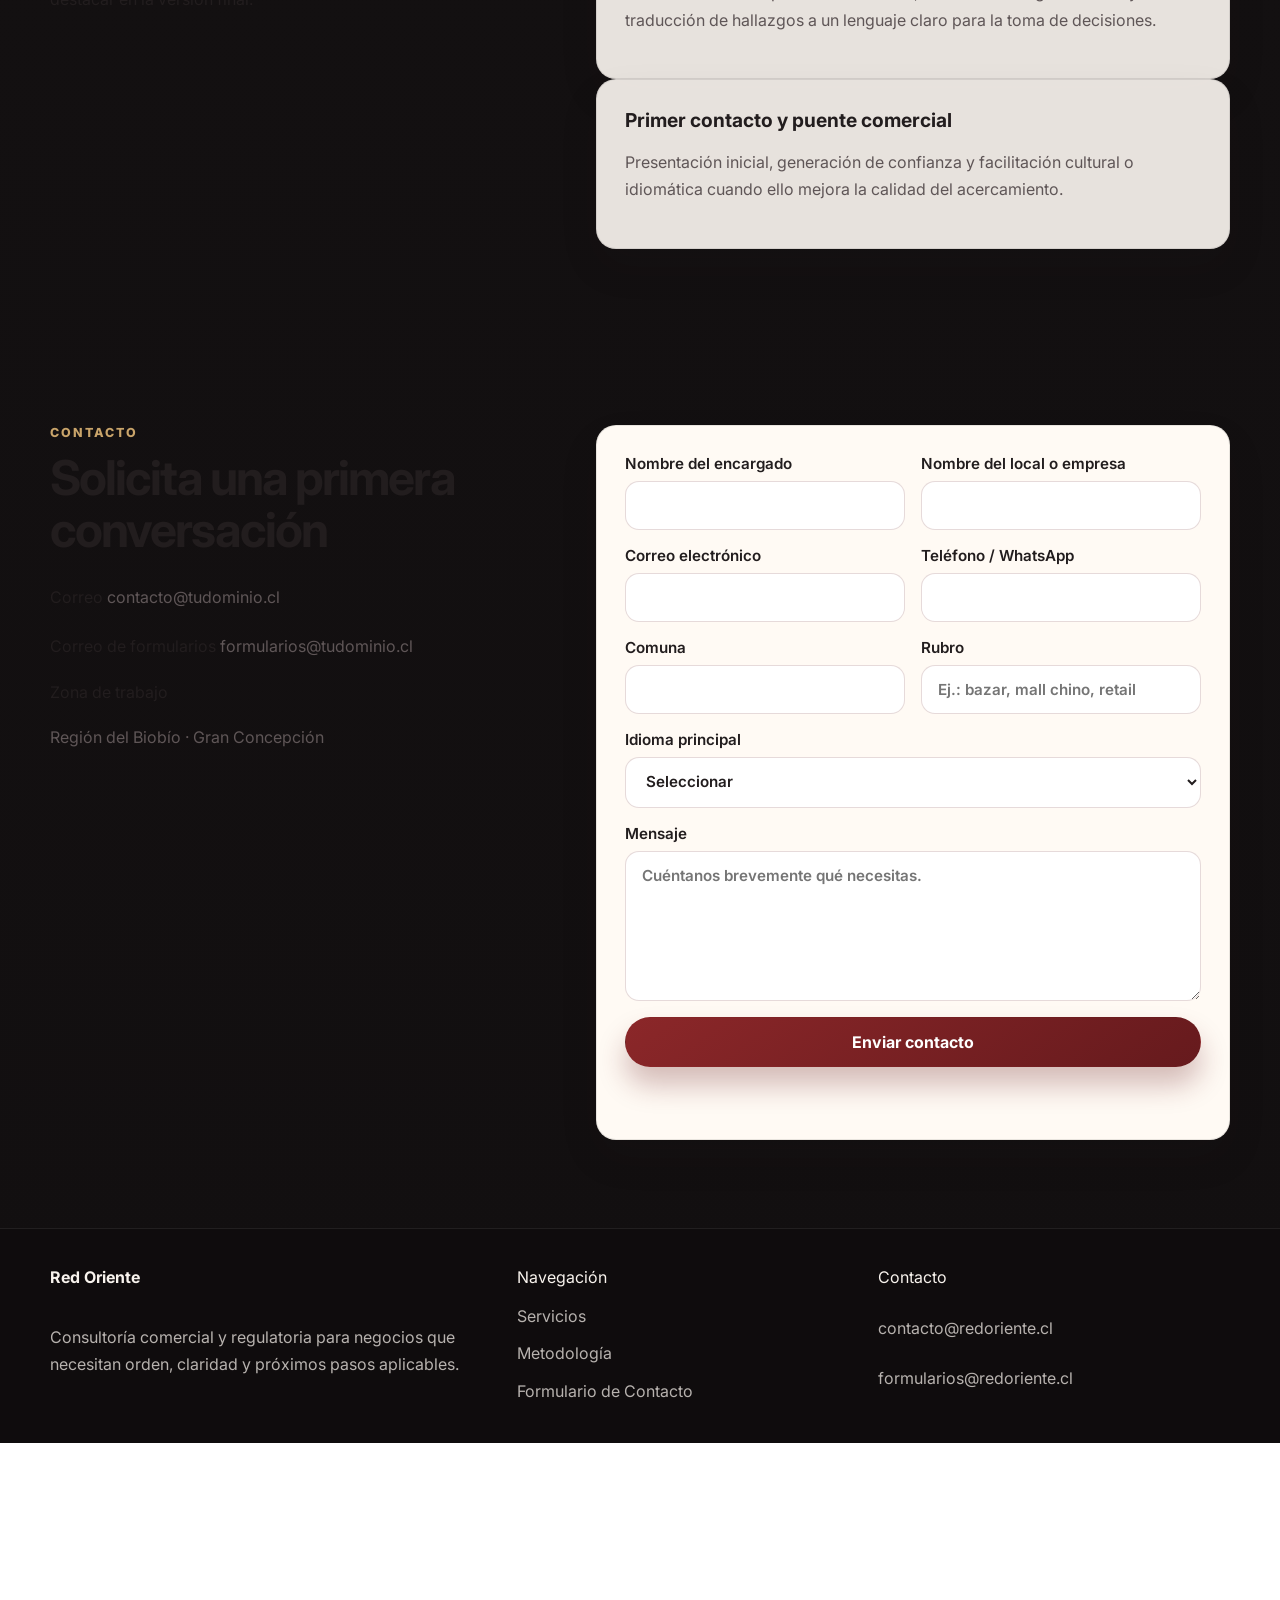
==== commit 35e70d09: "Y" ====
--- a/formularios.html
+++ b/formularios.html
@@ -2,199 +2,21 @@
 <html lang="es">
   <head>
     <meta charset="UTF-8" />
+    <meta http-equiv="refresh" content="0; url=index.html#contacto" />
     <meta name="viewport" content="width=device-width, initial-scale=1.0" />
-    <title>Red Oriente | Formularios</title>
-    <meta
-      name="description"
-      content="Formulario de contacto"
-    />
-    <link rel="preconnect" href="https://fonts.googleapis.com" />
-    <link rel="preconnect" href="https://fonts.gstatic.com" crossorigin />
-    <link
-      href="https://fonts.googleapis.com/css2?family=Inter:wght@400;500;600;700;800&display=swap"
-      rel="stylesheet"
-    />
+    <title>Red Oriente | Redirección</title>
     <link rel="stylesheet" href="assets/css/styles.css" />
   </head>
   <body>
-    <div class="site-shell">
-      <header class="site-header">
-        <div class="container nav-wrapper">
-          <a href="index.html" class="brand" aria-label="Volver al inicio de Red Oriente">
-            <span> <a href="./logo.png"></a></span>
-            <span class="brand-text">
-              <strong>東方網絡</strong>
-              <small>Consultoría comercial y regulatoria</small>
-              <small>商業和監管諮詢</small>
-            </span>
-          </a>
-
-          <button class="menu-toggle" type="button" aria-expanded="false" aria-controls="primary-nav">
-            <span></span>
-            <span></span>
-            <span></span>
-          </button>
-
-          <nav id="primary-nav" class="primary-nav" aria-label="Menú principal">
-            <a href="index.html#servicios">Servicios</a>
-            <a href="index.html#metodologia">Metodología</a>
-            <a href="index.html#equipo">Equipo</a>
-            <a href="#contacto-rapido">Contacto</a>
-            <a href="index.html" class="nav-button">Volver al inicio</a>
-          </nav>
-        </div>
-      </header>
-
-      <main>
-        <section class="hero-section hero-section-small">
-          <div class="container hero-grid hero-grid-single">
-            <div class="hero-copy narrow-copy">
-              <p class="eyebrow">Formularios de Contacto</p>
-              <p class="hero-text">
-                Esta sección está pensada para recoger datos básicos del cliente y generar una visita presencial o encuentro telemático (vía Google Meets).
-              </p>
-            </div>
-          </div>
-        </section>
-
-        <section class="section">
-          <div class="container forms-intro-grid">
-            <article class="feature-card feature-card-highlight">
-              <h2>Formulario público de contacto</h2>
-              <p>
-                Para personas o empresas que recién conocen el servicio y quieren ser contactadas por la consultoría.
-              </p>
-            </article>
-
-           </div>
-        </section>
-
-        <section class="section section-muted">
-          <div class="container forms-grid">
-            <article class="form-card large-form-card">
-              <div class="card-heading">
-                <p class="eyebrow">Formulario 1</p>
-                <h2>Contacto inicial</h2>
-              </div>
-
-              <form
-                id="publicLeadForm"
-                class="site-form"
-                data-form-name="Formulario de Contacto Público"
-                data-success-message="Gracias. El formulario de contacto fue enviado correctamente."
-                data-error-message="No fue posible enviar el formulario. Revisa el endpoint configurado."
-                action="https://formspree.io/f/TU_ENDPOINT_CONTACTO"
-                method="POST"
-              >
-                <input type="hidden" name="_subject" value="Nuevo formulario público desde Red Oriente" />
-                <input type="text" name="_gotcha" class="hidden-field" tabindex="-1" autocomplete="off" />
-
-                <div class="form-row">
-                  <label>
-                    Nombre del local o empresa
-                    <input type="text" name="nombre_local" required />
-                  </label>
-                  <label>
-                    Nombre del encargado
-                    <input type="text" name="nombre_encargado" required />
-                  </label>
-                </div>
-
-                <div class="form-row">
-                  <label>
-                    Correo electrónico
-                    <input type="email" name="email" required />
-                  </label>
-                  <label>
-                    Teléfono / WhatsApp
-                    <input type="tel" name="telefono" required />
-                  </label>
-                </div>
-
-                <div class="form-row">
-                  <label>
-                    Comuna
-                    <input type="text" name="comuna" />
-                  </label>
-                  <label>
-                    Rubro principal
-                    <input type="text" name="rubro" />
-                  </label>
-                </div>
-
-                <label>
-                  Idioma principal
-                  <select name="idioma_principal">
-                    <option value="">Seleccionar</option>
-                    <option>Español</option>
-                    <option>Chino mandarín</option>
-                    <option>Ambos</option>
-                    <option>Otro</option>
-                  </select>
-                </label>
-
-                <label>
-                  ¿Ha tenido fiscalizaciones recientes?
-                  <select name="fiscalizacion_reciente">
-                    <option value="">Seleccionar</option>
-                    <option>Sí</option>
-                    <option>No</option>
-                    <option>No sabe</option>
-                  </select>
-                </label>
-
-                <label>
-                  Mensaje inicial
-                  <textarea name="mensaje" rows="5" placeholder="Describe brevemente la situación del negocio."></textarea>
-                </label>
-
-                <button type="submit" class="button button-primary button-block">Enviar formulario</button>
-                <p class="form-feedback" aria-live="polite"></p>
-              </form>
-            </article>
-
-          </div>
-        </section>
-
-        <section id="contacto-rapido" class="section">
-          <div class="container contact-strip">
-            <div>
-              <p class="eyebrow">Correos sugeridos</p>
-              <h2>Canales formales del proyecto</h2>
-            </div>
-
-            <div class="contact-strip-links">
-              <a href="mailto:contacto@redoriente.cl">contacto@redoriente.cl</a>
-              <a href="mailto:formularios@redoriente.cl">formularios@redoriente.cl</a>
-              <a href="index.html">Volver a la presentación del servicio</a>
-            </div>
-          </div>
-        </section>
-      </main>
-
-      <footer class="site-footer">
-        <div class="container footer-grid">
-          <div>
-            <strong>Red Oriente</strong>
-            <p>Base estática lista para GitHub Pages, dominio propio y recepción de formularios vía correo.</p>
-          </div>
-
-          <div>
-            <span>Navegación</span>
-            <a href="index.html">Inicio</a>
-            <a href="index.html#contacto">Contacto</a>
-            <a href="formularios.html">Formularios</a>
-          </div>
-
-          <div>
-            <span>Correo</span>
-            <a href="mailto:contacto@redoriente.cl">contacto@redoriente.cl</a>
-            <a href="mailto:formularios@redoriente.cl">formularios@redoriente.cl</a>
-          </div>
-        </div>
-      </footer>
-    </div>
-
-    <script src="assets/js/main.js"></script>
+    <main class="redirect-page">
+      <div class="redirect-card">
+        <h1>Redireccionando al formulario de contacto</h1>
+        <p>
+          Esta versión del sitio ahora utiliza un único formulario público de contacto.
+          Si no se abre automáticamente, usa el siguiente enlace.
+        </p>
+        <a class="button button-primary" href="index.html#contacto">Ir al formulario de contacto</a>
+      </div>
+    </main>
   </body>
 </html>
--- a/assets/css/styles.css
+++ b/assets/css/styles.css
@@ -1,22 +1,26 @@
 :root {
-  --bg: #ba15416f;
-  --bg-soft: #10172b;
-  --surface: #ffffff;
-  --surface-soft: #f5f7fb;
-  --surface-muted: #eef2f7;
-  --text: #101828;
-  --text-soft: #475467;
-  --text-light: #cdd5df;
-  --line: rgba(16, 24, 40, 0.08);
-  --line-dark: rgba(255, 255, 255, 0.08);
-  --primary: #102a56;
-  --primary-strong: #0a1b38;
-  --accent: #ca9f4a;
-  --success: #067647;
-  --danger: #b42318;
-  --shadow: 0 24px 48px rgba(15, 23, 42, 0.12);
-  --radius: 22px;
-  --radius-sm: 16px;
+  --color-bg: #141112;
+  --color-bg-soft: #1d1819;
+  --color-surface: #f4efe8;
+  --color-surface-strong: #fffaf4;
+  --color-surface-muted: #ece3d7;
+  --color-card: rgba(255, 250, 244, 0.9);
+  --color-text: #221d1e;
+  --color-text-soft: #5f5657;
+  --color-text-inverse: #f8f3ed;
+  --color-line: rgba(34, 29, 30, 0.1);
+  --color-line-inverse: rgba(255, 250, 244, 0.12);
+  --color-primary: #8b2729;
+  --color-primary-strong: #661a1d;
+  --color-primary-soft: rgba(139, 39, 41, 0.12);
+  --color-accent: #c9a46a;
+  --color-success: #067647;
+  --color-danger: #b42318;
+  --shadow-soft: 0 18px 45px rgba(9, 8, 8, 0.16);
+  --shadow-card: 0 18px 40px rgba(34, 29, 30, 0.08);
+  --radius-lg: 28px;
+  --radius-md: 20px;
+  --radius-sm: 14px;
   --container: min(1180px, calc(100vw - 40px));
 }
 
@@ -30,14 +34,27 @@
 
 body {
   margin: 0;
+  min-width: 320px;
   font-family: "Inter", system-ui, -apple-system, BlinkMacSystemFont, "Segoe UI", sans-serif;
-  color: var(--text);
-  background: linear-gradient(180deg, #09101d 0%, #0d1425 100%);
+  color: var(--color-text);
+  background:
+    radial-gradient(circle at top left, rgba(139, 39, 41, 0.18), transparent 26%),
+    radial-gradient(circle at right center, rgba(201, 164, 106, 0.12), transparent 22%),
+    linear-gradient(180deg, #151213 0%, #120f10 100%);
 }
 
 a {
   color: inherit;
   text-decoration: none;
+}
+
+a:focus-visible,
+button:focus-visible,
+input:focus-visible,
+textarea:focus-visible,
+select:focus-visible {
+  outline: 3px solid rgba(201, 164, 106, 0.35);
+  outline-offset: 3px;
 }
 
 img {
@@ -54,7 +71,7 @@
 
 .site-shell {
   min-height: 100vh;
-  background: var(--surface);
+  background: transparent;
 }
 
 .container {
@@ -66,38 +83,48 @@
   position: sticky;
   top: 0;
   z-index: 50;
+  border-bottom: 1px solid rgba(255, 250, 244, 0.08);
+  background: rgba(16, 13, 14, 0.78);
   backdrop-filter: blur(18px);
-  background: rgba(255, 255, 255, 0.88);
-  border-bottom: 1px solid var(--line);
 }
 
 .nav-wrapper {
-  min-height: 82px;
+  position: relative;
+  min-height: 86px;
   display: flex;
   align-items: center;
   justify-content: space-between;
-  gap: 24px;
+  gap: 28px;
 }
 
 .brand {
   display: inline-flex;
   align-items: center;
-  gap: 14px;
-}
-
-
+  gap: 16px;
+  min-width: 0;
+}
+
+.brand-logo {
+  width: 64px;
+  height: 64px;
+  object-fit: contain;
+  flex-shrink: 0;
+  filter: drop-shadow(0 12px 18px rgba(0, 0, 0, 0.18));
+}
 
 .brand-text {
   display: grid;
-  gap: 2px;
+  gap: 4px;
 }
 
 .brand-text strong {
+  color: var(--color-text-inverse);
   font-size: 1rem;
+  letter-spacing: 0.08em;
 }
 
 .brand-text small {
-  color: var(--text-soft);
+  color: rgba(248, 243, 237, 0.76);
   font-size: 0.8rem;
 }
 
@@ -108,48 +135,50 @@
 }
 
 .primary-nav a {
-  color: var(--text-soft);
+  color: rgba(248, 243, 237, 0.78);
   font-weight: 500;
-}
-
-.primary-nav a:hover {
-  color: var(--text);
-}
-
-.nav-button,
-.button {
+  transition: color 0.2s ease;
+}
+
+.primary-nav a:hover,
+.primary-nav a:focus-visible {
+  color: var(--color-text-inverse);
+}
+
+.button,
+.nav-button {
   display: inline-flex;
   align-items: center;
   justify-content: center;
   gap: 10px;
+  border: 1px solid transparent;
   border-radius: 999px;
-  border: 1px solid transparent;
   padding: 14px 22px;
-  font-weight: 600;
-  transition: transform 0.2s ease, box-shadow 0.2s ease, border-color 0.2s ease, background 0.2s ease;
+  font-weight: 700;
+  transition: transform 0.18s ease, box-shadow 0.18s ease, border-color 0.18s ease, background 0.18s ease;
   cursor: pointer;
 }
 
-.nav-button:hover,
-.button:hover {
+.button:hover,
+.nav-button:hover {
   transform: translateY(-1px);
 }
 
-.nav-button,
-.button-primary {
-  background: linear-gradient(145deg, var(--primary), var(--primary-strong));
+.button-primary,
+.nav-button {
   color: #fff !important;
-  box-shadow: 0 16px 30px rgba(16, 42, 86, 0.18);
+  background: linear-gradient(145deg, var(--color-primary), var(--color-primary-strong));
+  box-shadow: 0 18px 28px rgba(102, 26, 29, 0.28);
 }
 
 .button-secondary {
-  background: #fff;
-  color: var(--text);
-  border-color: rgba(16, 24, 40, 0.12);
-}
-
-.button-small {
-  padding: 12px 18px;
+  background: rgba(255, 250, 244, 0.08);
+  color: var(--color-text-inverse);
+  border-color: rgba(255, 250, 244, 0.18);
+}
+
+.button-secondary:hover {
+  background: rgba(255, 250, 244, 0.12);
 }
 
 .button-block {
@@ -160,87 +189,92 @@
   display: none;
   width: 48px;
   height: 48px;
+  padding: 0;
+  border: 1px solid rgba(255, 250, 244, 0.14);
   border-radius: 14px;
-  border: 1px solid var(--line);
-  background: #fff;
-  padding: 0;
+  background: rgba(255, 250, 244, 0.05);
 }
 
 .menu-toggle span {
   display: block;
   width: 22px;
   height: 2px;
-  background: var(--text);
   margin: 5px auto;
+  background: var(--color-text-inverse);
   transition: transform 0.2s ease, opacity 0.2s ease;
 }
 
 .hero-section {
-  padding: 92px 0 72px;
+  position: relative;
+  overflow: clip;
+  padding: 96px 0 76px;
+}
+
+.hero-section::before {
+  content: "";
+  position: absolute;
+  inset: 0;
   background:
-    radial-gradient(circle at top right, rgba(202, 159, 74, 0.14), transparent 32%),
-    linear-gradient(180deg, #f8fafc 0%, #ffffff 100%);
-}
-
-.hero-section-small {
-  padding-top: 88px;
-  padding-bottom: 42px;
+    linear-gradient(180deg, rgba(21, 18, 19, 0.42) 0%, rgba(21, 18, 19, 0.12) 100%),
+    radial-gradient(circle at top right, rgba(139, 39, 41, 0.14), transparent 30%);
+  pointer-events: none;
+}
+
+.hero-grid,
+.split-layout,
+.contact-layout,
+.logo-band-grid,
+.footer-grid,
+.timeline,
+.cards-grid {
+  position: relative;
+  z-index: 1;
 }
 
 .hero-grid {
   display: grid;
-  grid-template-columns: minmax(0, 1.1fr) minmax(320px, 0.9fr);
-  gap: 36px;
+  grid-template-columns: minmax(0, 1.08fr) minmax(320px, 0.92fr);
+  gap: 38px;
   align-items: stretch;
-}
-
-.hero-grid-single {
-  grid-template-columns: 1fr;
 }
 
 .hero-copy h1 {
   margin: 0;
-  font-size: clamp(2.45rem, 4vw, 4.6rem);
+  max-width: 12ch;
+  color: var(--color-text-inverse);
+  font-size: clamp(2.55rem, 4vw, 4.8rem);
   line-height: 1.02;
-  letter-spacing: -0.045em;
-  max-width: 13ch;
+  letter-spacing: -0.05em;
 }
 
 .hero-copy h1 span {
-  color: var(--primary);
-}
-
-.narrow-copy h1 {
-  max-width: 16ch;
-  font-size: clamp(2.2rem, 4vw, 3.8rem);
+  color: #f1d7bf;
 }
 
 .hero-text,
+.hero-points li,
 .section-heading p,
-.timeline-item p,
 .info-card p,
 .profile-card p,
-.feature-card p,
+.timeline-item p,
 .contact-details p,
 .contact-details a,
 .site-footer p,
 .site-footer a,
-.form-card p,
-.hero-card p,
-.hero-points li {
-  color: var(--text-soft);
+.form-card p {
   line-height: 1.72;
 }
 
 .hero-text {
-  max-width: 62ch;
+  max-width: 64ch;
   margin-top: 22px;
+  color: rgba(248, 243, 237, 0.82);
   font-size: 1.05rem;
 }
 
 .eyebrow {
   margin: 0 0 12px;
-  color: var(--accent);
+  color: var(--color-accent);
   text-transform: uppercase;
   font-size: 0.78rem;
   font-weight: 800;
@@ -255,10 +289,14 @@
 }
 
 .hero-points {
+  display: grid;
+  gap: 12px;
+  margin: 28px 0 0;
   padding-left: 18px;
-  margin-top: 30px;
-  display: grid;
-  gap: 12px;
+}
+
+.hero-points li {
+  color: rgba(248, 243, 237, 0.82);
 }
 
 .hero-card {
@@ -266,18 +304,20 @@
 }
 
 .hero-card-inner {
+  position: relative;
   height: 100%;
-  border-radius: var(--radius);
-  background: linear-gradient(160deg, #0f1a2f 0%, #12284d 100%);
-  padding: 32px;
-  color: #fff;
-  box-shadow: var(--shadow);
-  border: 1px solid rgba(255, 255, 255, 0.08);
+  padding: 34px;
+  border: 1px solid rgba(255, 250, 244, 0.12);
+  border-radius: var(--radius-lg);
+  color: var(--color-text-inverse);
+  background:
+    linear-gradient(160deg, rgba(31, 24, 25, 0.94) 0%, rgba(89, 25, 28, 0.94) 100%);
+  box-shadow: var(--shadow-soft);
 }
 
 .card-label {
   margin: 0 0 10px;
-  color: rgba(255, 255, 255, 0.7);
+  color: rgba(248, 243, 237, 0.7);
   text-transform: uppercase;
   letter-spacing: 0.14em;
   font-size: 0.74rem;
@@ -286,85 +326,65 @@
 
 .hero-card h2 {
   margin: 0 0 14px;
-  font-size: 1.9rem;
+  font-size: 1.95rem;
   line-height: 1.12;
 }
 
 .hero-card p {
-  color: rgba(255, 255, 255, 0.76);
+  color: rgba(248, 243, 237, 0.76);
 }
 
 .hero-metrics {
-  margin: 28px 0 0;
   display: grid;
   grid-template-columns: repeat(2, 1fr);
   gap: 14px;
+  margin: 28px 0 0;
 }
 
 .hero-metrics div {
+  padding: 18px;
   border-radius: 18px;
-  background: rgba(255, 255, 255, 0.06);
-  padding: 18px;
-  border: 1px solid rgba(255, 255, 255, 0.08);
+  background: rgba(255, 250, 244, 0.08);
+  border: 1px solid rgba(255, 250, 244, 0.09);
 }
 
 .hero-metrics dt {
   margin-bottom: 6px;
-  font-size: 1.55rem;
+  font-size: 1.3rem;
   font-weight: 800;
 }
 
 .hero-metrics dd {
   margin: 0;
-  color: rgba(255, 255, 255, 0.72);
+  color: rgba(248, 243, 237, 0.72);
 }
 
 .logo-band {
-  padding: 18px 0 0;
+  padding: 8px 0 0;
+}
+
+.logo-band-grid,
+.cards-grid.three-columns {
+  display: grid;
+  gap: 20px;
 }
 
 .logo-band-grid {
-  display: grid;
-  grid-template-columns: repeat(3, 1fr);
-  gap: 18px;
-}
-
-.logo-band-grid article,
-.info-card,
-.profile-card,
-.feature-card,
-.form-card,
-.timeline-item {
-  border: 1px solid var(--line);
-  background: #fff;
-  border-radius: var(--radius-sm);
-  box-shadow: 0 14px 28px rgba(15, 23, 42, 0.05);
-}
-
-.logo-band-grid article {
-  padding: 22px;
-}
-
-.logo-band-grid h3 {
-  margin: 0 0 8px;
-  font-size: 1rem;
-}
-
-.logo-band-grid p {
-  margin: 0;
-  color: var(--text-soft);
+  grid-template-columns: repeat(3, minmax(0, 1fr));
 }
 
 .section {
   padding: 88px 0;
 }
 
+.section-muted {
+  background: linear-gradient(180deg, rgba(244, 239, 232, 0.95) 0%, rgba(236, 227, 215, 0.98) 100%);
+}
+
 .section-dark {
-  background: linear-gradient(180deg, #0d1425 0%, #10192f 100%);
-}
-
-.section-muted {
-  background: var(--surface-soft);
+  background:
+    radial-gradient(circle at top left, rgba(201, 164, 106, 0.08), transparent 24%),
+    linear-gradient(180deg, #181314 0%, #110e0f 100%);
 }
 
 .section-heading {
@@ -378,80 +398,77 @@
   text-align: center;
 }
 
-.section-heading.light h2,
-.section-heading.light p {
-  color: #fff;
-}
-
-.section-heading.light p:not(.eyebrow) {
-  color: rgba(255, 255, 255, 0.76);
-}
-
 .section-heading h2,
-.contact-layout h2,
-.contact-strip h2 {
+.contact-layout h2 {
   margin: 0 0 16px;
   font-size: clamp(2rem, 4vw, 3rem);
   line-height: 1.08;
   letter-spacing: -0.04em;
 }
 
-.cards-grid {
-  display: grid;
-  gap: 20px;
+.section-heading p,
+.info-card p,
+.profile-card p,
+.contact-details p,
+.contact-details a,
+.form-card p {
+  color: var(--color-text-soft);
+}
+
+.section-heading.light h2,
+.section-heading.light p:not(.eyebrow) {
+  color: var(--color-text-inverse);
 }
 
 .three-columns {
   grid-template-columns: repeat(3, minmax(0, 1fr));
 }
 
-.two-columns,
-.forms-grid,
-.forms-intro-grid {
-  grid-template-columns: repeat(2, minmax(0, 1fr));
-}
-
 .info-card,
 .profile-card,
-.feature-card,
-.form-card {
+.form-card,
+.logo-band-grid article,
+.timeline-item {
   padding: 28px;
+  border: 1px solid var(--color-line);
+  border-radius: var(--radius-md);
+  background: var(--color-card);
+  box-shadow: var(--shadow-card);
+}
+
+.logo-band-grid article {
+  background: rgba(255, 250, 244, 0.08);
+  border-color: rgba(255, 250, 244, 0.1);
+  box-shadow: none;
+}
+
+.logo-band-grid h3,
+.logo-band-grid p {
+  color: var(--color-text-inverse);
 }
 
 .card-number {
   display: inline-flex;
+  align-items: center;
+  justify-content: center;
   min-width: 42px;
   height: 42px;
+  margin-bottom: 18px;
   padding: 0 14px;
   border-radius: 999px;
-  align-items: center;
-  justify-content: center;
-  background: rgba(16, 42, 86, 0.08);
-  color: var(--primary);
+  color: var(--color-primary);
+  background: var(--color-primary-soft);
   font-size: 0.86rem;
   font-weight: 800;
-  margin-bottom: 18px;
 }
 
 .info-card h3,
 .profile-card h3,
-.feature-card h3,
 .timeline-item h3,
 .form-card h2 {
   margin: 0 0 12px;
   font-size: 1.2rem;
-  line-height: 1.25;
-}
-
-.feature-card-highlight {
-  background: linear-gradient(155deg, #11264b 0%, #0f1a2f 100%);
-  border-color: transparent;
-}
-
-.feature-card-highlight h2,
-.feature-card-highlight h3,
-.feature-card-highlight p {
-  color: #fff;
+  line-height: 1.28;
 }
 
 .timeline {
@@ -461,24 +478,23 @@
 }
 
 .timeline-item {
-  padding: 28px;
-  background: rgba(255, 255, 255, 0.04);
-  border-color: var(--line-dark);
+  background: rgba(255, 250, 244, 0.04);
+  border-color: var(--color-line-inverse);
   box-shadow: none;
 }
 
 .timeline-item h3 {
-  color: #fff;
+  color: var(--color-text-inverse);
 }
 
 .timeline-item p {
-  color: rgba(255, 255, 255, 0.74);
+  color: rgba(248, 243, 237, 0.72);
 }
 
 .timeline-step {
   display: inline-block;
   margin-bottom: 14px;
-  color: var(--accent);
+  color: var(--color-accent);
   font-size: 0.82rem;
   font-weight: 800;
   text-transform: uppercase;
@@ -487,21 +503,29 @@
 
 .split-layout,
 .contact-layout,
-.contact-strip {
-  display: grid;
+.footer-grid {
+  display: grid;
+  gap: 28px;
+}
+
+.split-layout,
+.contact-layout {
   grid-template-columns: minmax(0, 0.9fr) minmax(0, 1.1fr);
-  gap: 28px;
   align-items: start;
 }
 
-.contact-layout {
-  align-items: stretch;
+.footer-grid {
+  grid-template-columns: 1.3fr 1fr 1fr;
+}
+
+.contact-intro {
+  color: var(--color-text-soft);
 }
 
 .contact-details {
+  display: grid;
+  gap: 20px;
   margin-top: 28px;
-  display: grid;
-  gap: 20px;
 }
 
 .contact-details span,
@@ -512,11 +536,7 @@
 }
 
 .form-card {
-  background: #fff;
-}
-
-.large-form-card {
-  height: 100%;
+  background: var(--color-surface-strong);
 }
 
 .card-heading {
@@ -537,7 +557,7 @@
 .site-form label {
   display: grid;
   gap: 8px;
-  color: var(--text);
+  color: var(--color-text);
   font-size: 0.95rem;
   font-weight: 600;
 }
@@ -546,20 +566,30 @@
 .site-form textarea,
 .site-form select {
   width: 100%;
-  border: 1px solid #ba15416f;
+  padding: 14px 16px;
+  border: 1px solid rgba(102, 26, 29, 0.16);
+  border-radius: var(--radius-sm);
   background: #fff;
-  color: var(--text);
-  border-radius: 14px;
-  padding: 14px 16px;
-  outline: none;
-  transition: border-color 0.2s ease, box-shadow 0.2s ease;
+  color: var(--color-text);
+  transition: border-color 0.18s ease, box-shadow 0.18s ease, background 0.18s ease;
+}
+
+.site-form textarea {
+  resize: vertical;
+  min-height: 150px;
 }
 
 .site-form input:focus,
 .site-form textarea:focus,
 .site-form select:focus {
-  border-color: rgba(16, 42, 86, 0.5);
-  box-shadow: 0 0 0 4px rgba(16, 42, 86, 0.08);
+  border-color: rgba(139, 39, 41, 0.5);
+  box-shadow: 0 0 0 4px rgba(139, 39, 41, 0.12);
+}
+
+.site-form input:user-invalid,
+.site-form textarea:user-invalid,
+.site-form select:user-invalid {
+  border-color: rgba(180, 35, 24, 0.45);
 }
 
 .hidden-field {
@@ -576,78 +606,66 @@
 }
 
 .form-feedback.is-success {
-  color: var(--success);
+  color: var(--color-success);
 }
 
 .form-feedback.is-error {
-  color: var(--danger);
-}
-
-.contact-strip {
-  grid-template-columns: minmax(0, 0.9fr) minmax(0, 1.1fr);
-}
-
-.contact-strip-links {
-  display: flex;
-  flex-wrap: wrap;
-  gap: 14px;
-  align-items: center;
-  justify-content: flex-start;
-}
-
-.contact-strip-links a {
-  padding: 14px 18px;
-  background: #fff;
-  border-radius: 999px;
-  border: 1px solid var(--line);
-  color: var(--text-soft);
-  font-weight: 600;
+  color: var(--color-danger);
 }
 
 .site-footer {
   padding: 38px 0;
-  background: #08101f;
-  border-top: 1px solid rgba(255, 255, 255, 0.06);
-}
-
-.footer-grid {
-  display: grid;
-  grid-template-columns: 1.3fr 1fr 1fr;
-  gap: 22px;
+  border-top: 1px solid rgba(255, 250, 244, 0.08);
+  background: rgba(15, 12, 13, 0.94);
 }
 
 .site-footer strong,
 .site-footer span {
-  color: #fff;
+  color: var(--color-text-inverse);
 }
 
 .site-footer a,
 .site-footer p {
-  color: rgba(255, 255, 255, 0.72);
+  color: rgba(248, 243, 237, 0.72);
 }
 
 .site-footer div {
   display: grid;
   gap: 10px;
+}
+
+.redirect-page {
+  min-height: 100vh;
+  display: grid;
+  place-items: center;
+  padding: 24px;
+}
+
+.redirect-card {
+  max-width: 640px;
+  padding: 32px;
+  border-radius: var(--radius-lg);
+  background: var(--color-surface-strong);
+  box-shadow: var(--shadow-soft);
+  text-align: center;
+}
+
+.redirect-card h1 {
+  margin-top: 0;
 }
 
 @media (max-width: 1080px) {
   .hero-grid,
   .split-layout,
   .contact-layout,
-  .contact-strip,
   .three-columns,
-  .two-columns,
-  .forms-grid,
-  .forms-intro-grid,
+  .logo-band-grid,
   .timeline,
-  .footer-grid,
-  .logo-band-grid {
+  .footer-grid {
     grid-template-columns: 1fr;
   }
 
-  .hero-copy h1,
-  .narrow-copy h1 {
+  .hero-copy h1 {
     max-width: none;
   }
 }
@@ -660,16 +678,16 @@
   .primary-nav {
     position: absolute;
     top: calc(100% + 10px);
-    right: 20px;
-    left: 20px;
+    right: 0;
+    left: 0;
     flex-direction: column;
     align-items: stretch;
     gap: 12px;
-    background: rgba(255, 255, 255, 0.98);
-    border: 1px solid var(--line);
+    padding: 18px;
+    border: 1px solid rgba(255, 250, 244, 0.12);
     border-radius: 20px;
-    padding: 18px;
-    box-shadow: var(--shadow);
+    background: rgba(21, 18, 19, 0.96);
+    box-shadow: var(--shadow-soft);
     opacity: 0;
     pointer-events: none;
     transform: translateY(-8px);
@@ -682,10 +700,6 @@
     transform: translateY(0);
   }
 
-  .nav-wrapper {
-    position: relative;
-  }
-
   .form-row {
     grid-template-columns: 1fr;
   }
@@ -711,21 +725,28 @@
     --container: min(1180px, calc(100vw - 24px));
   }
 
+  .brand-logo {
+    width: 54px;
+    height: 54px;
+  }
+
+  .brand-text small:last-child {
+    display: none;
+  }
+
   .hero-copy h1,
-  .narrow-copy h1,
   .section-heading h2,
-  .contact-layout h2,
-  .contact-strip h2 {
+  .contact-layout h2 {
     font-size: 2rem;
   }
 
   .info-card,
   .profile-card,
-  .feature-card,
   .form-card,
   .timeline-item,
   .logo-band-grid article,
-  .hero-card-inner {
+  .hero-card-inner,
+  .redirect-card {
     padding: 22px;
   }
 }
